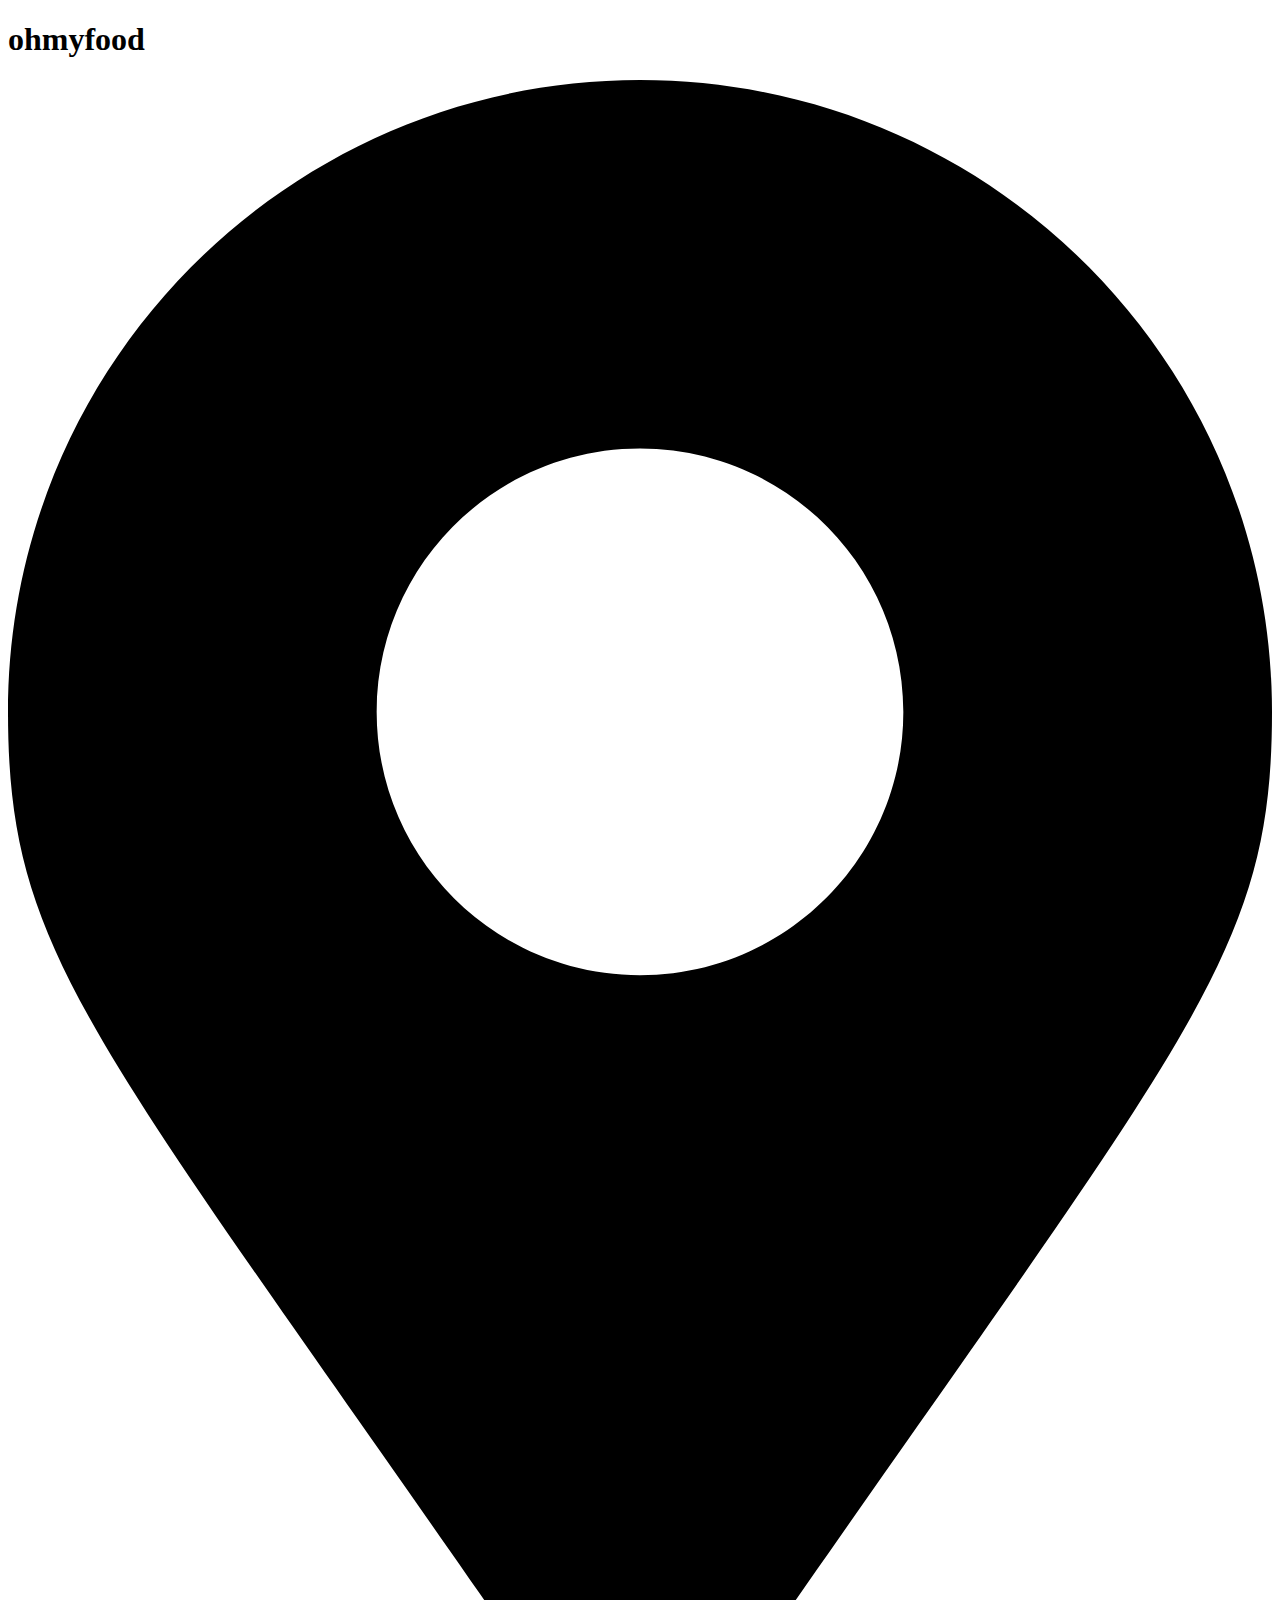
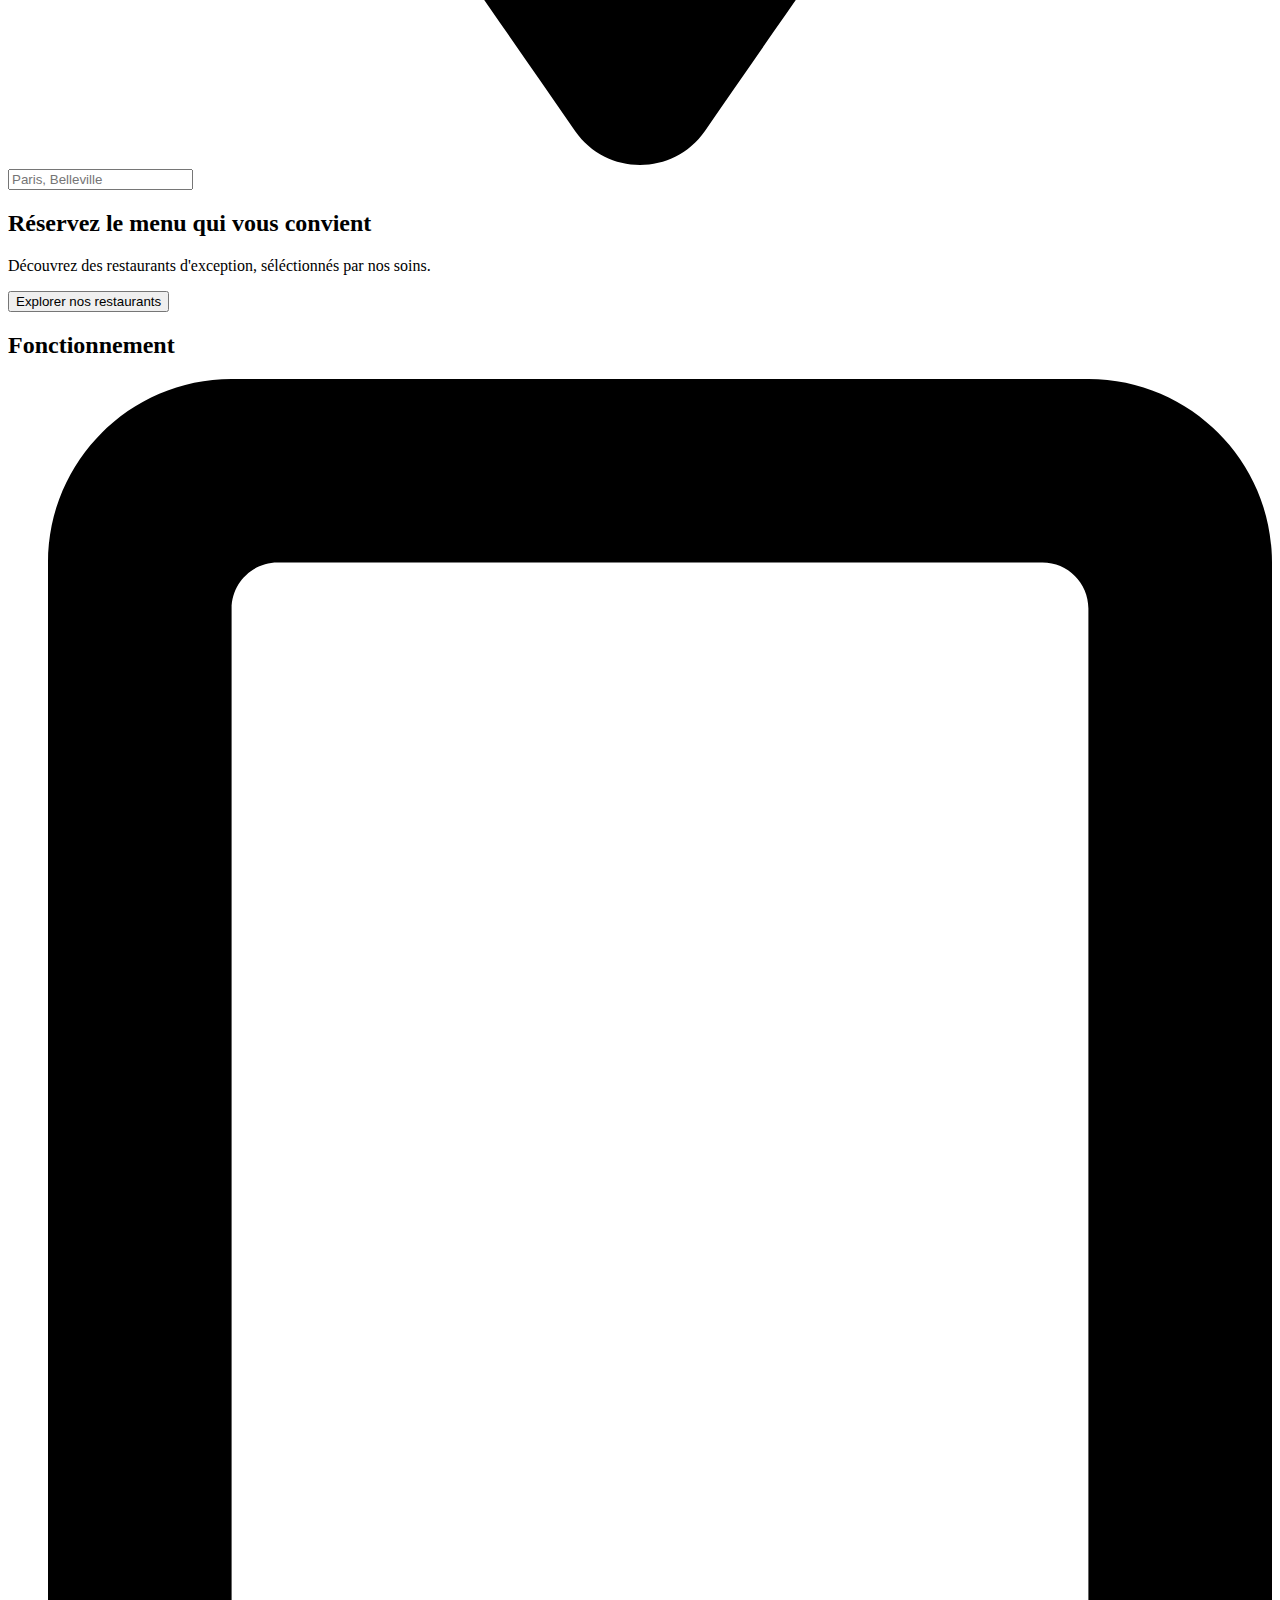
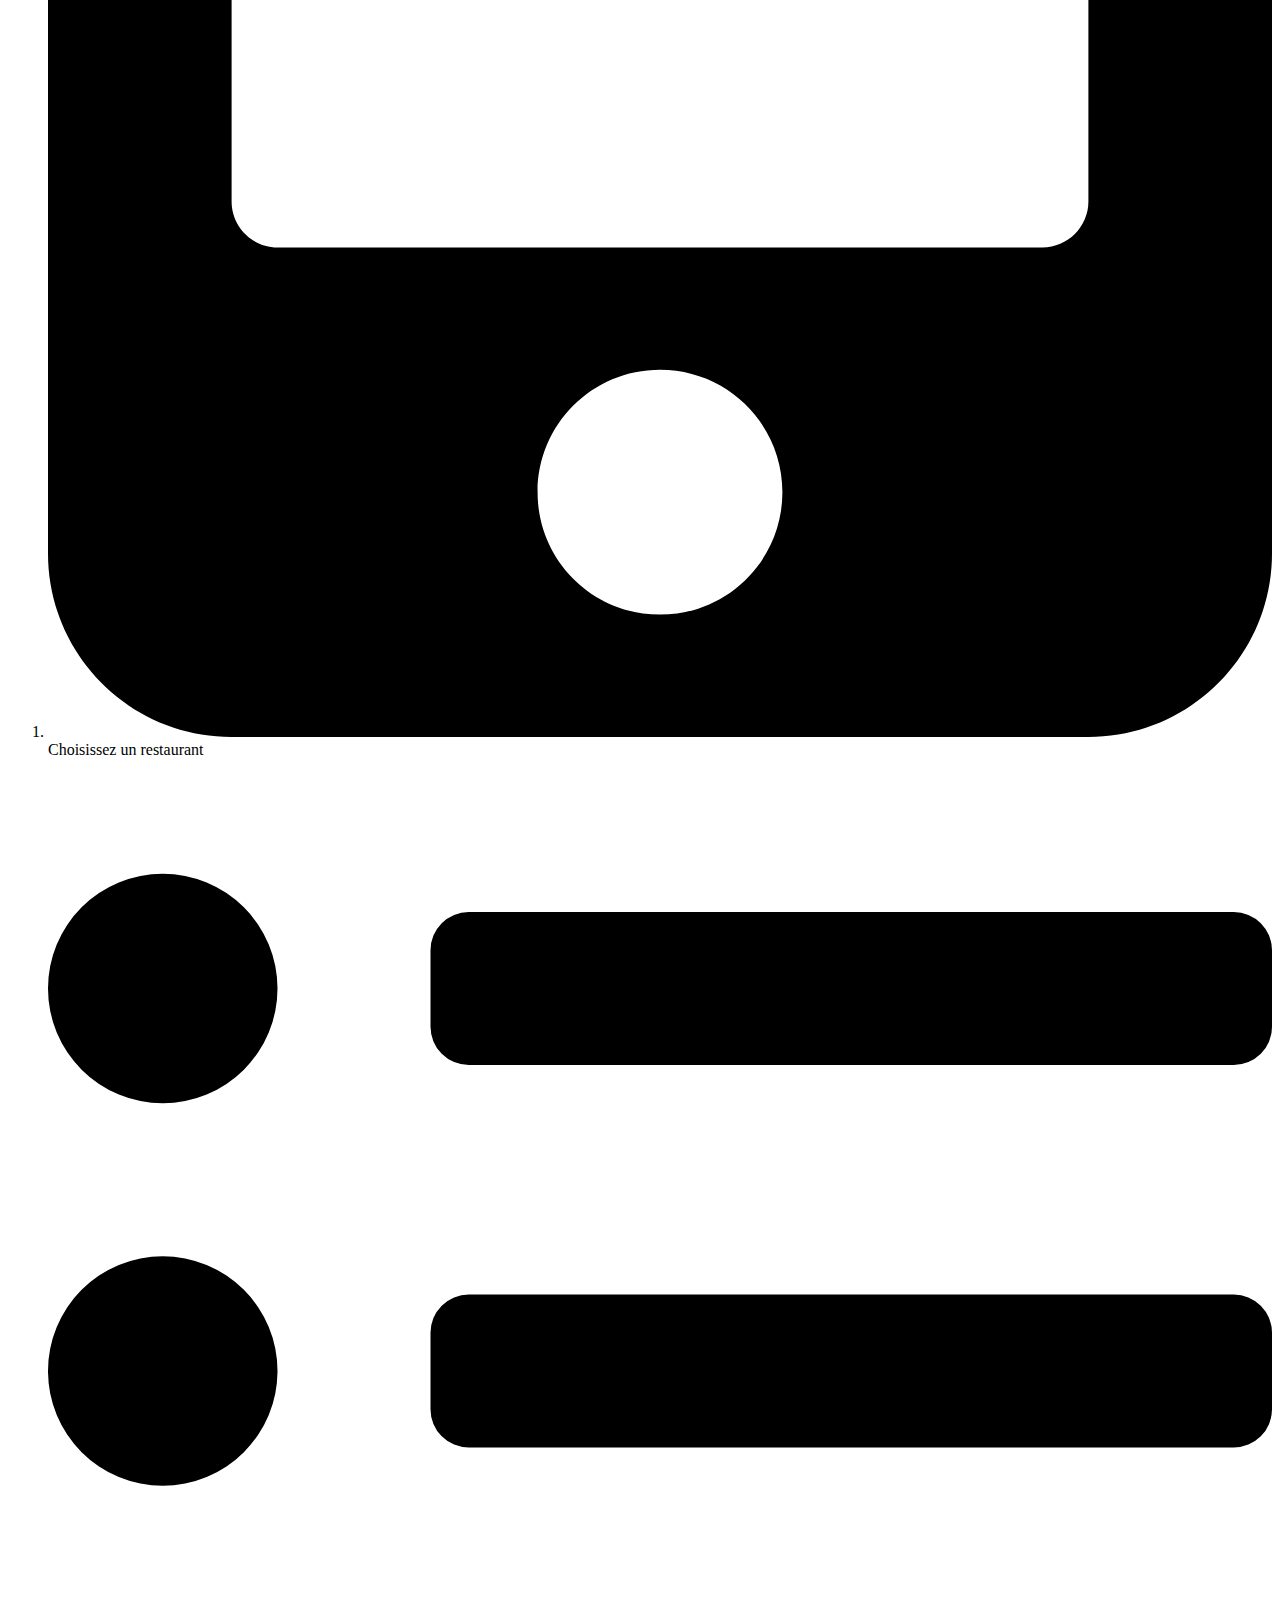
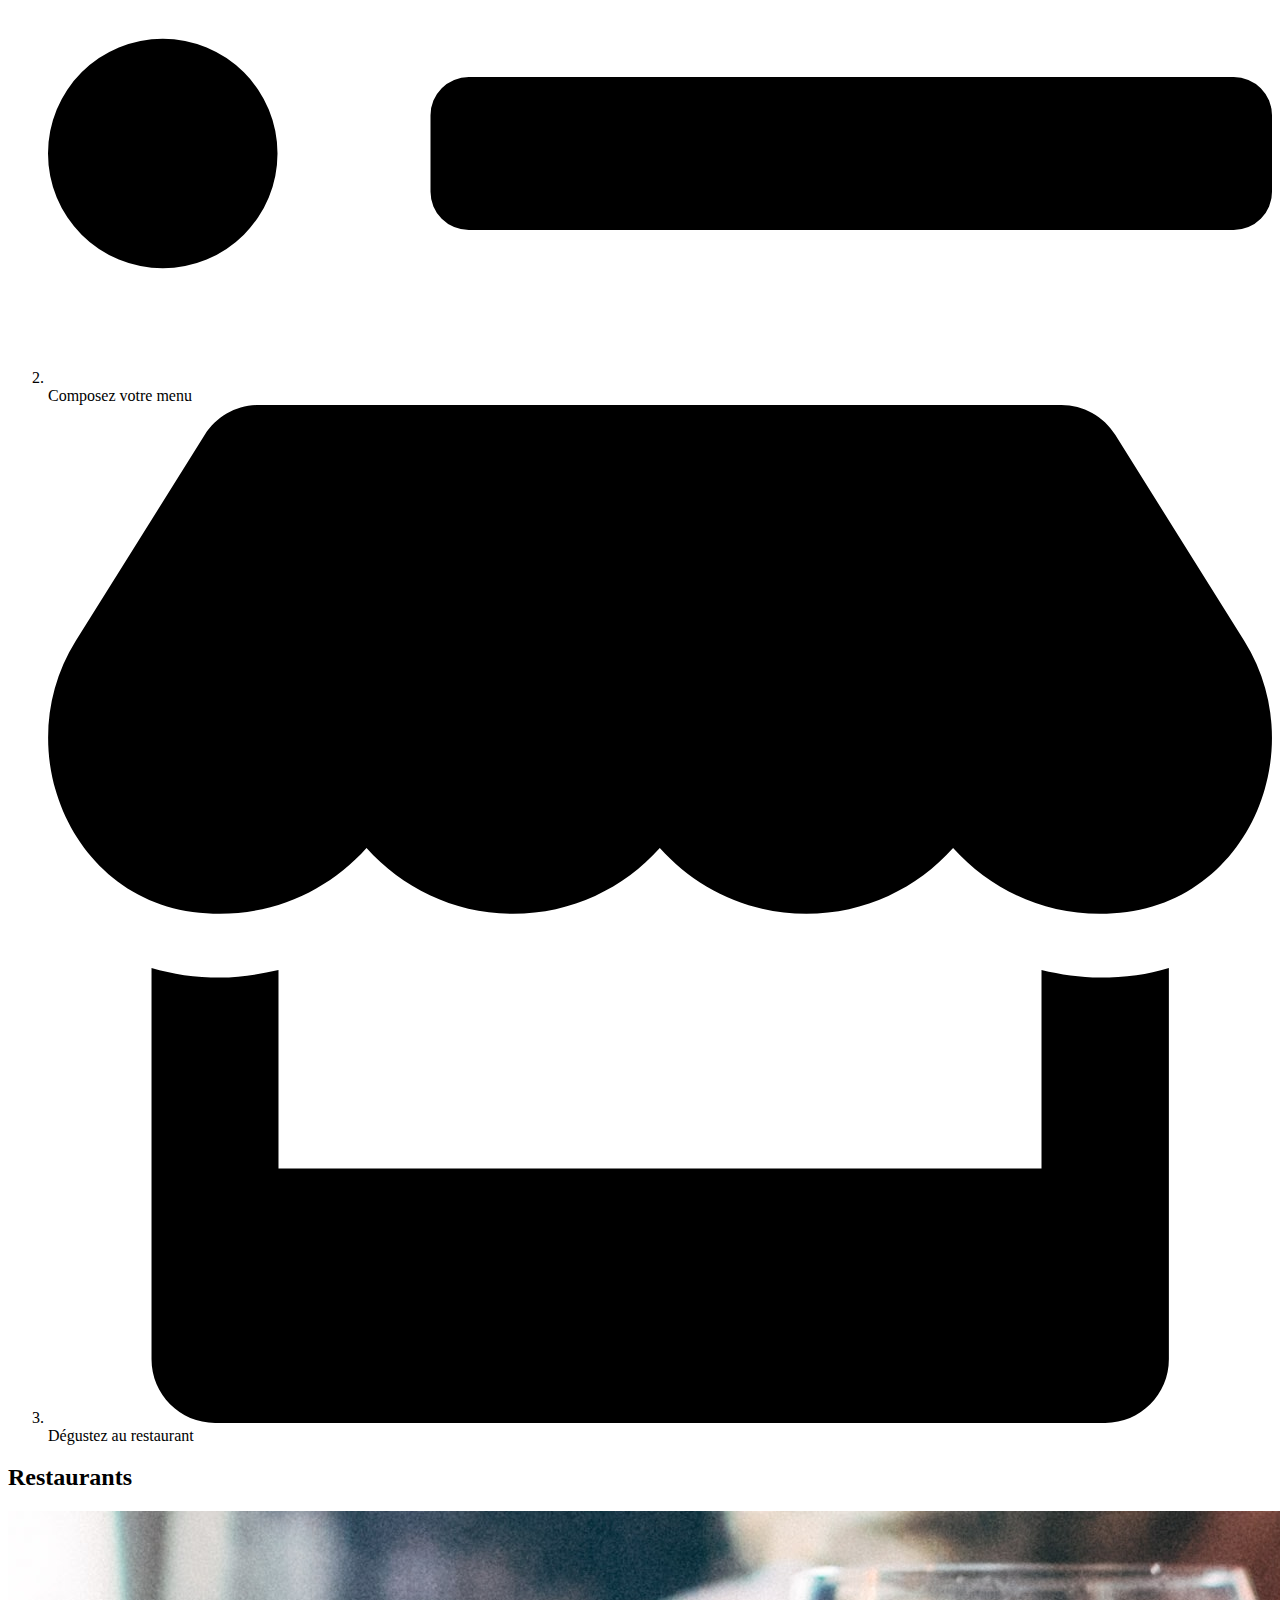
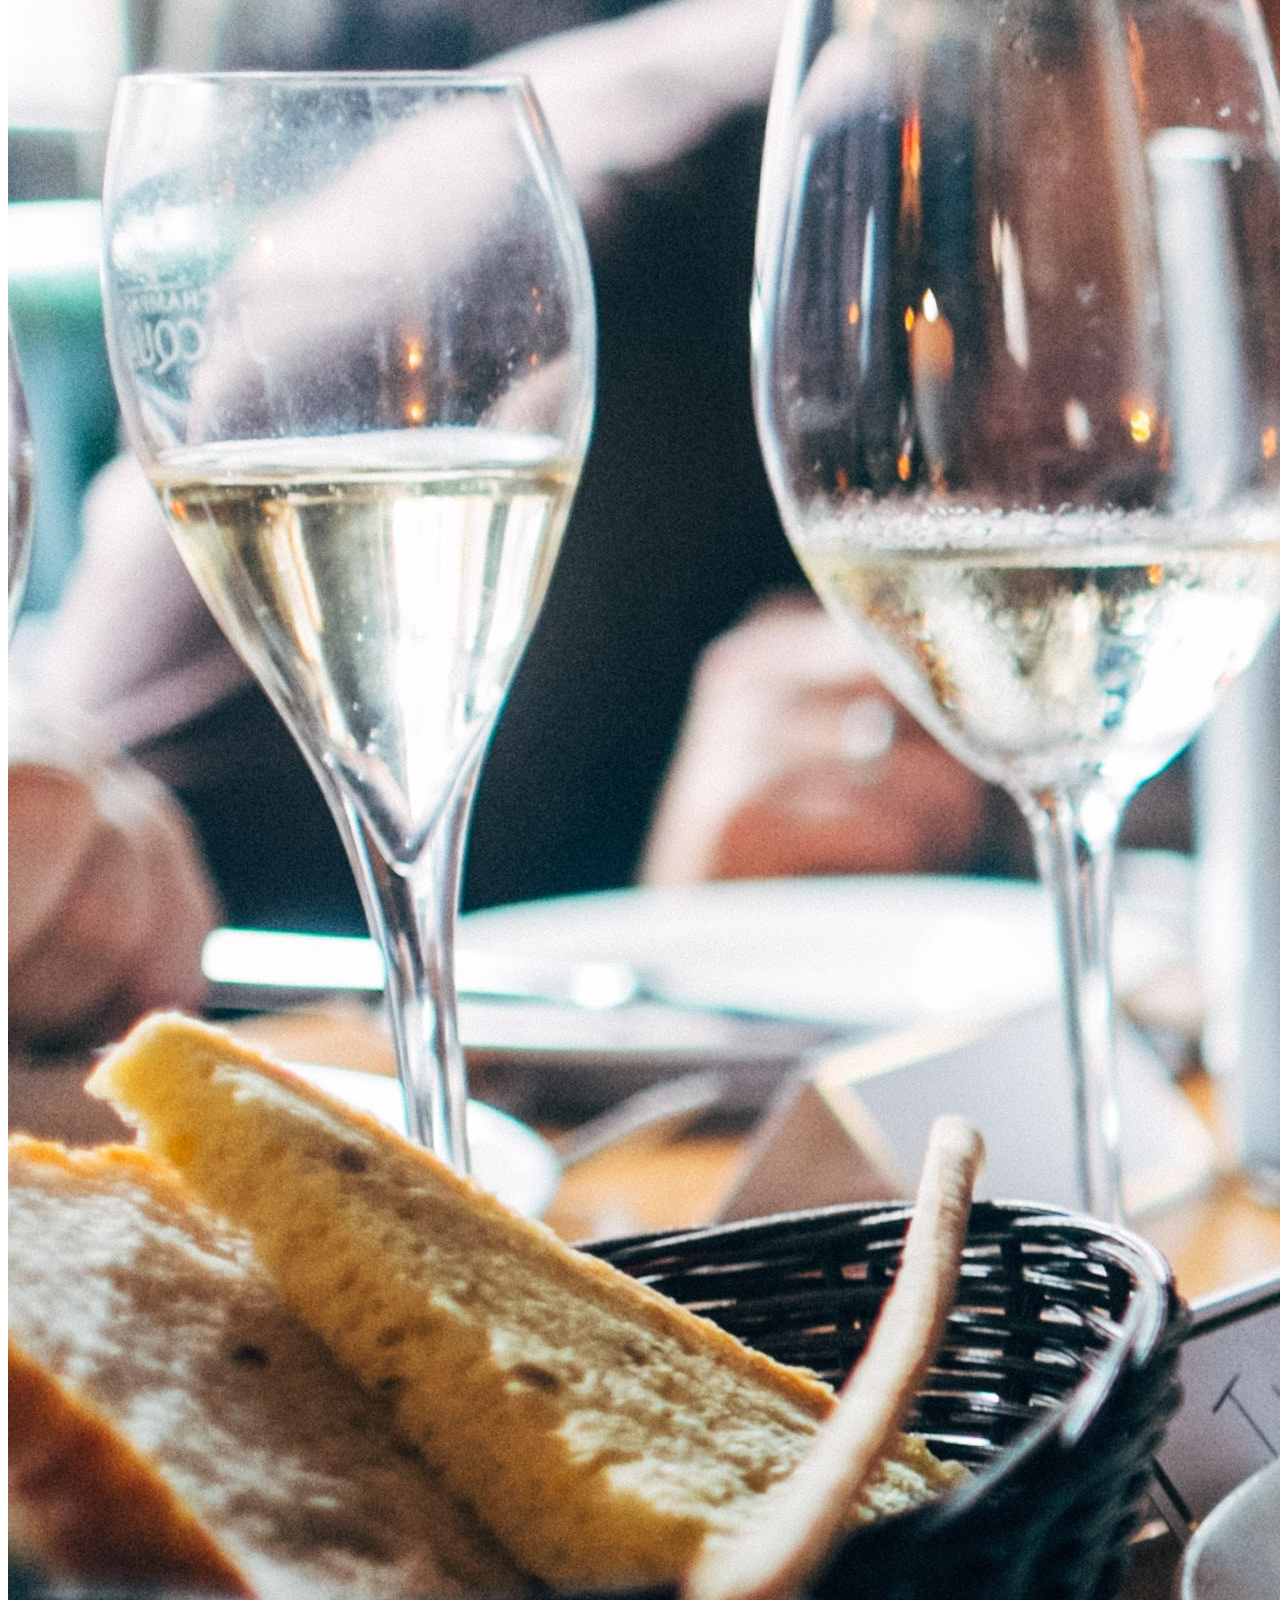
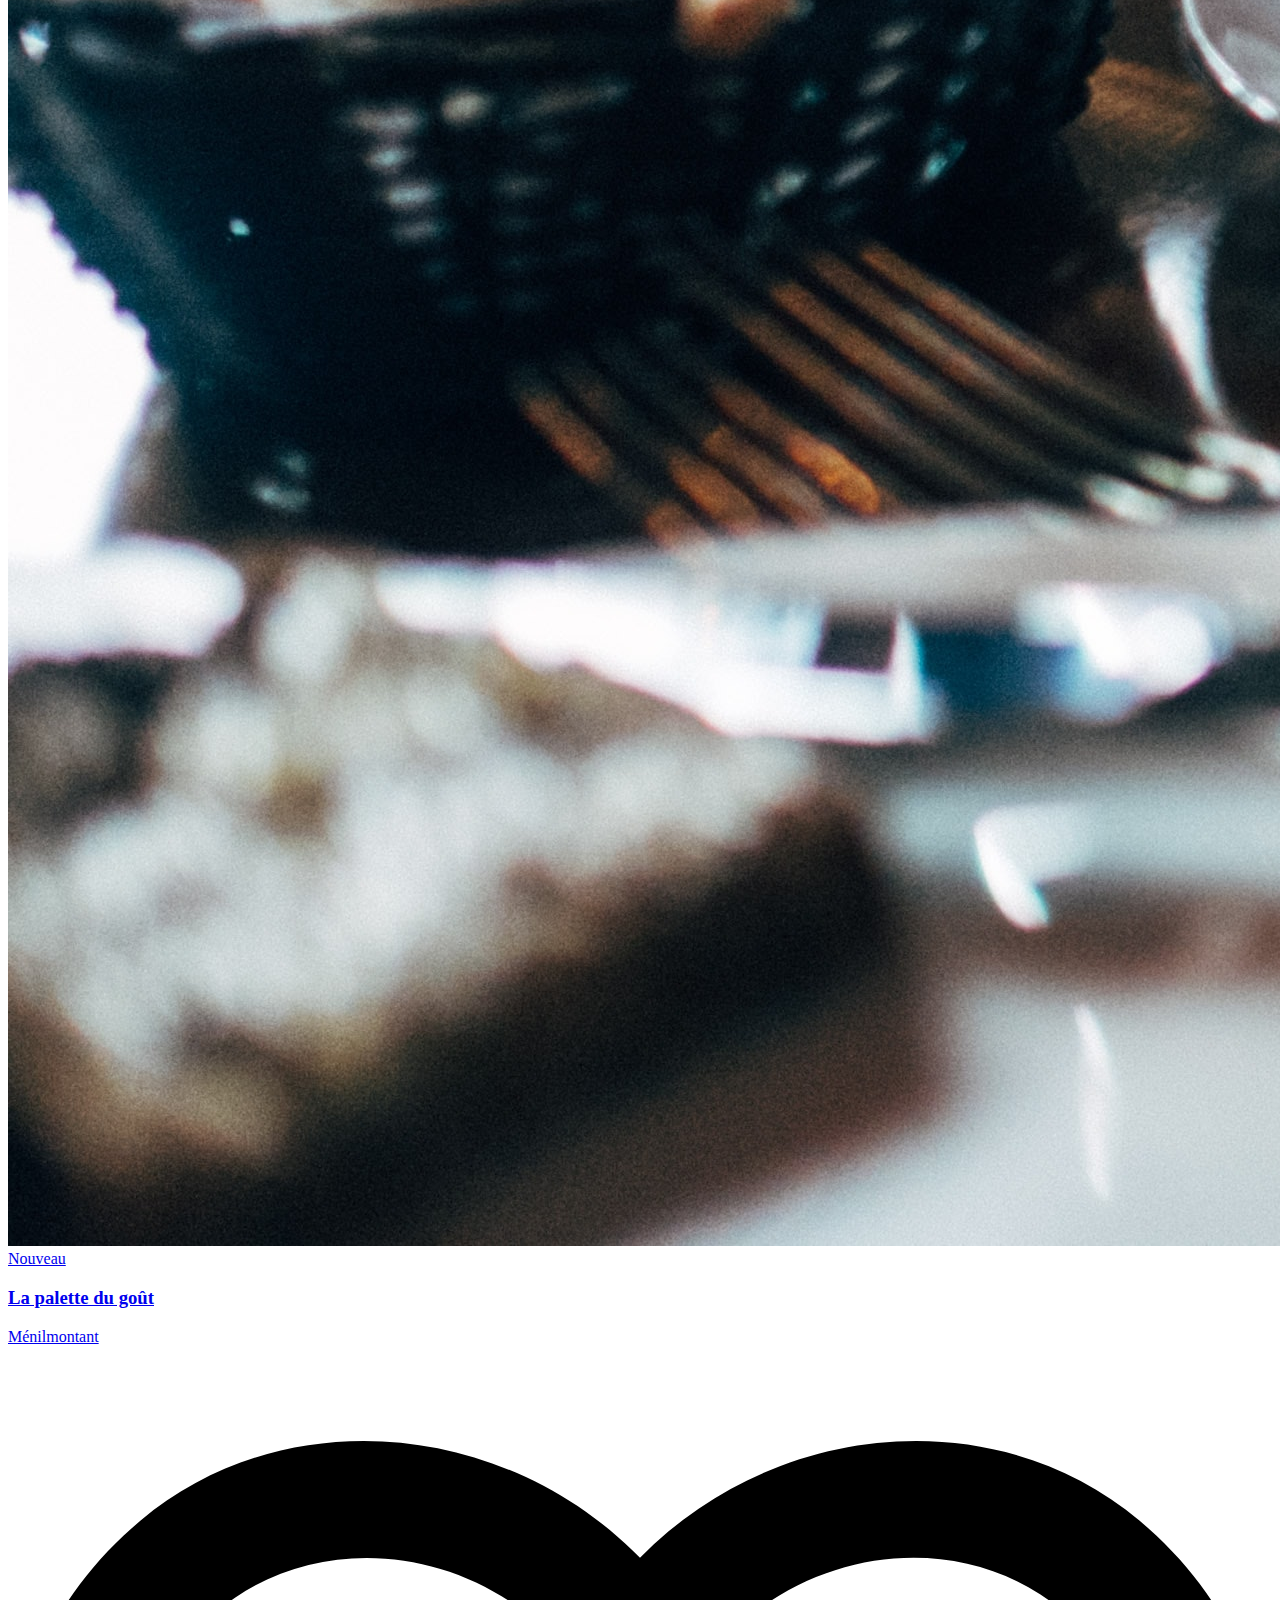
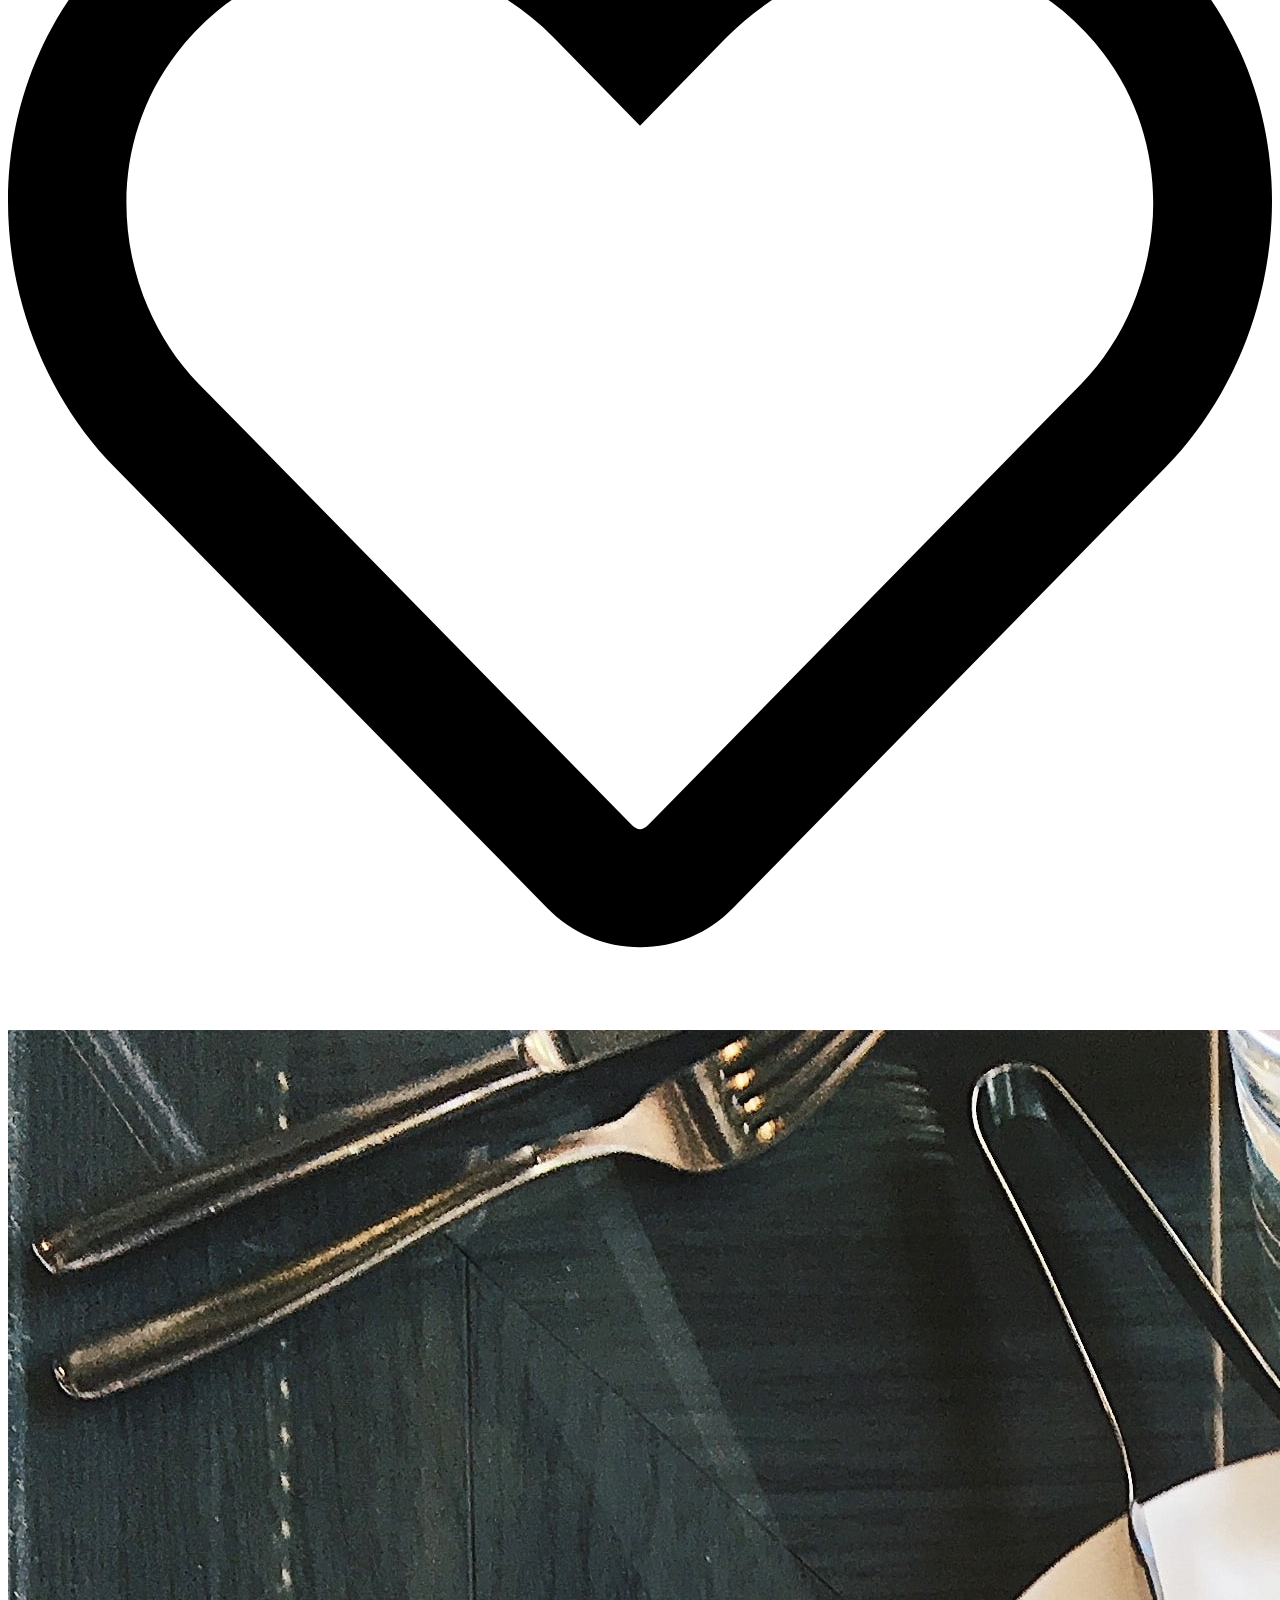
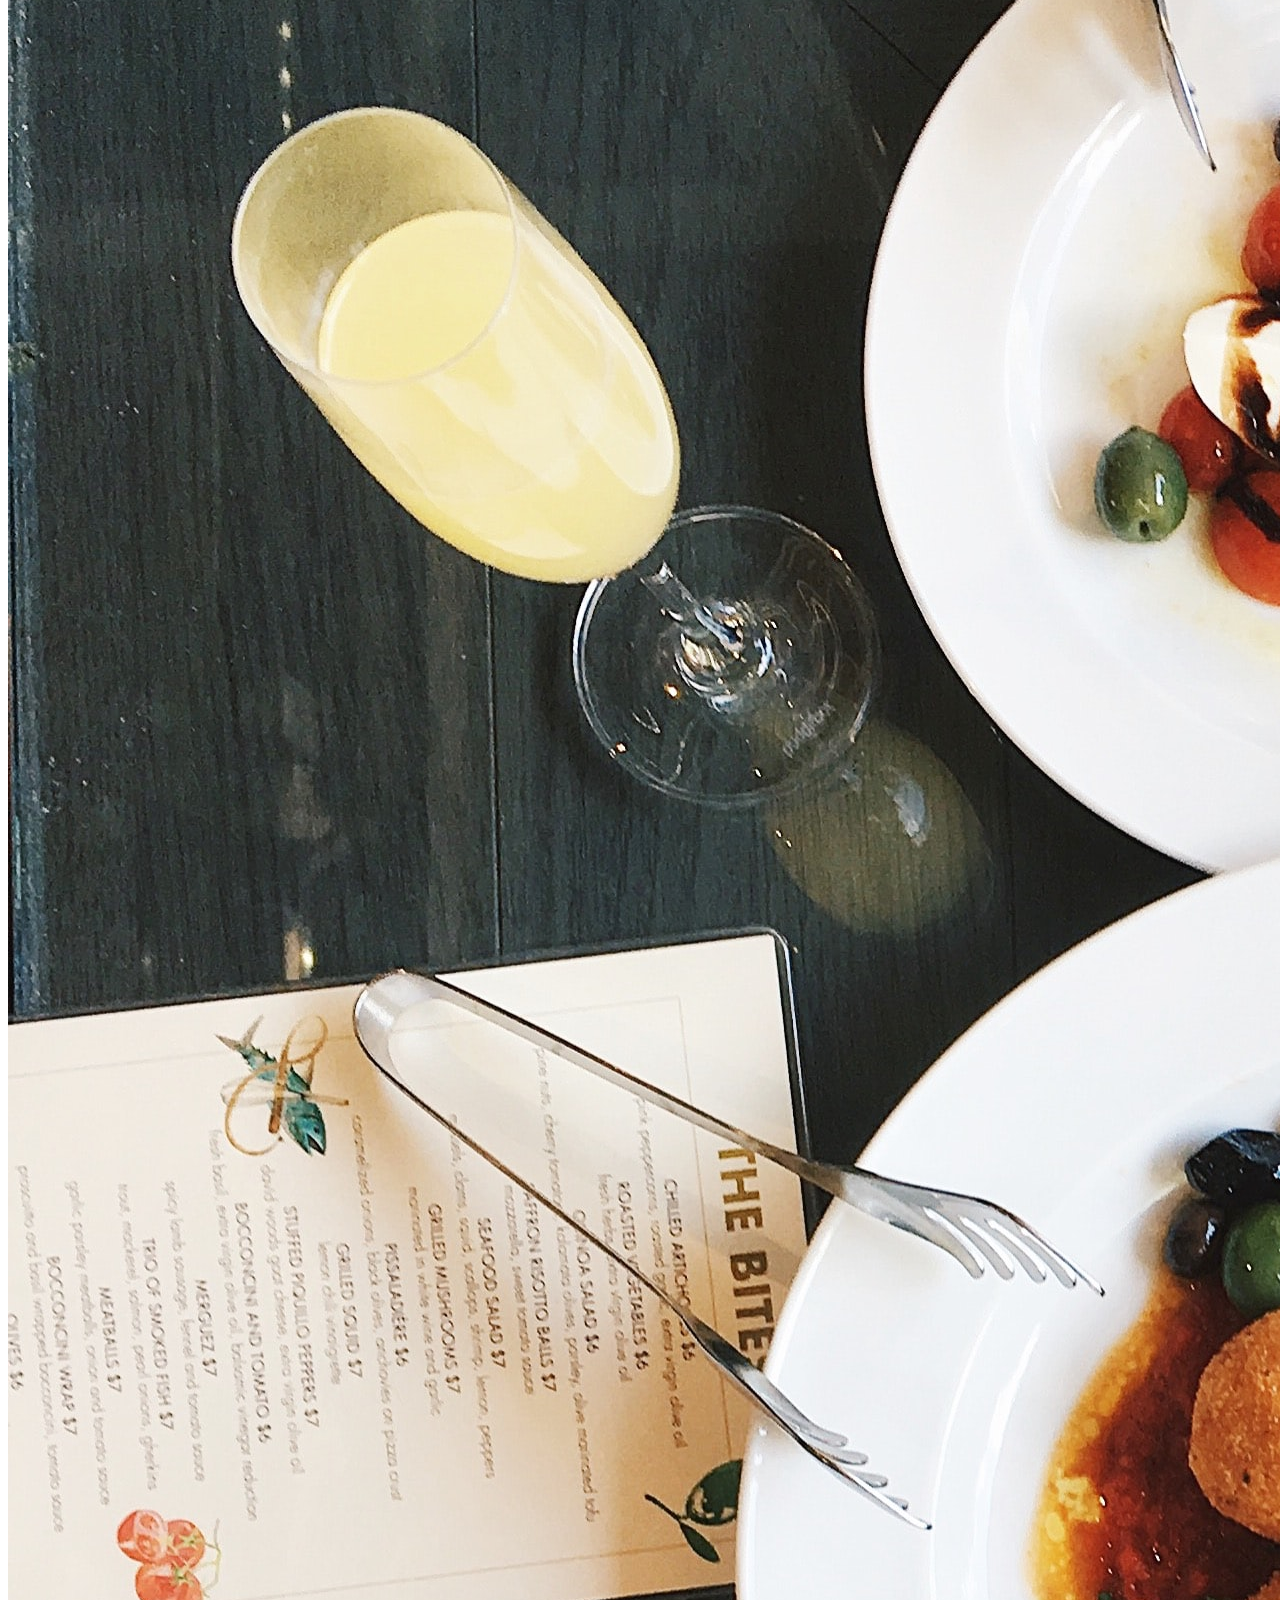
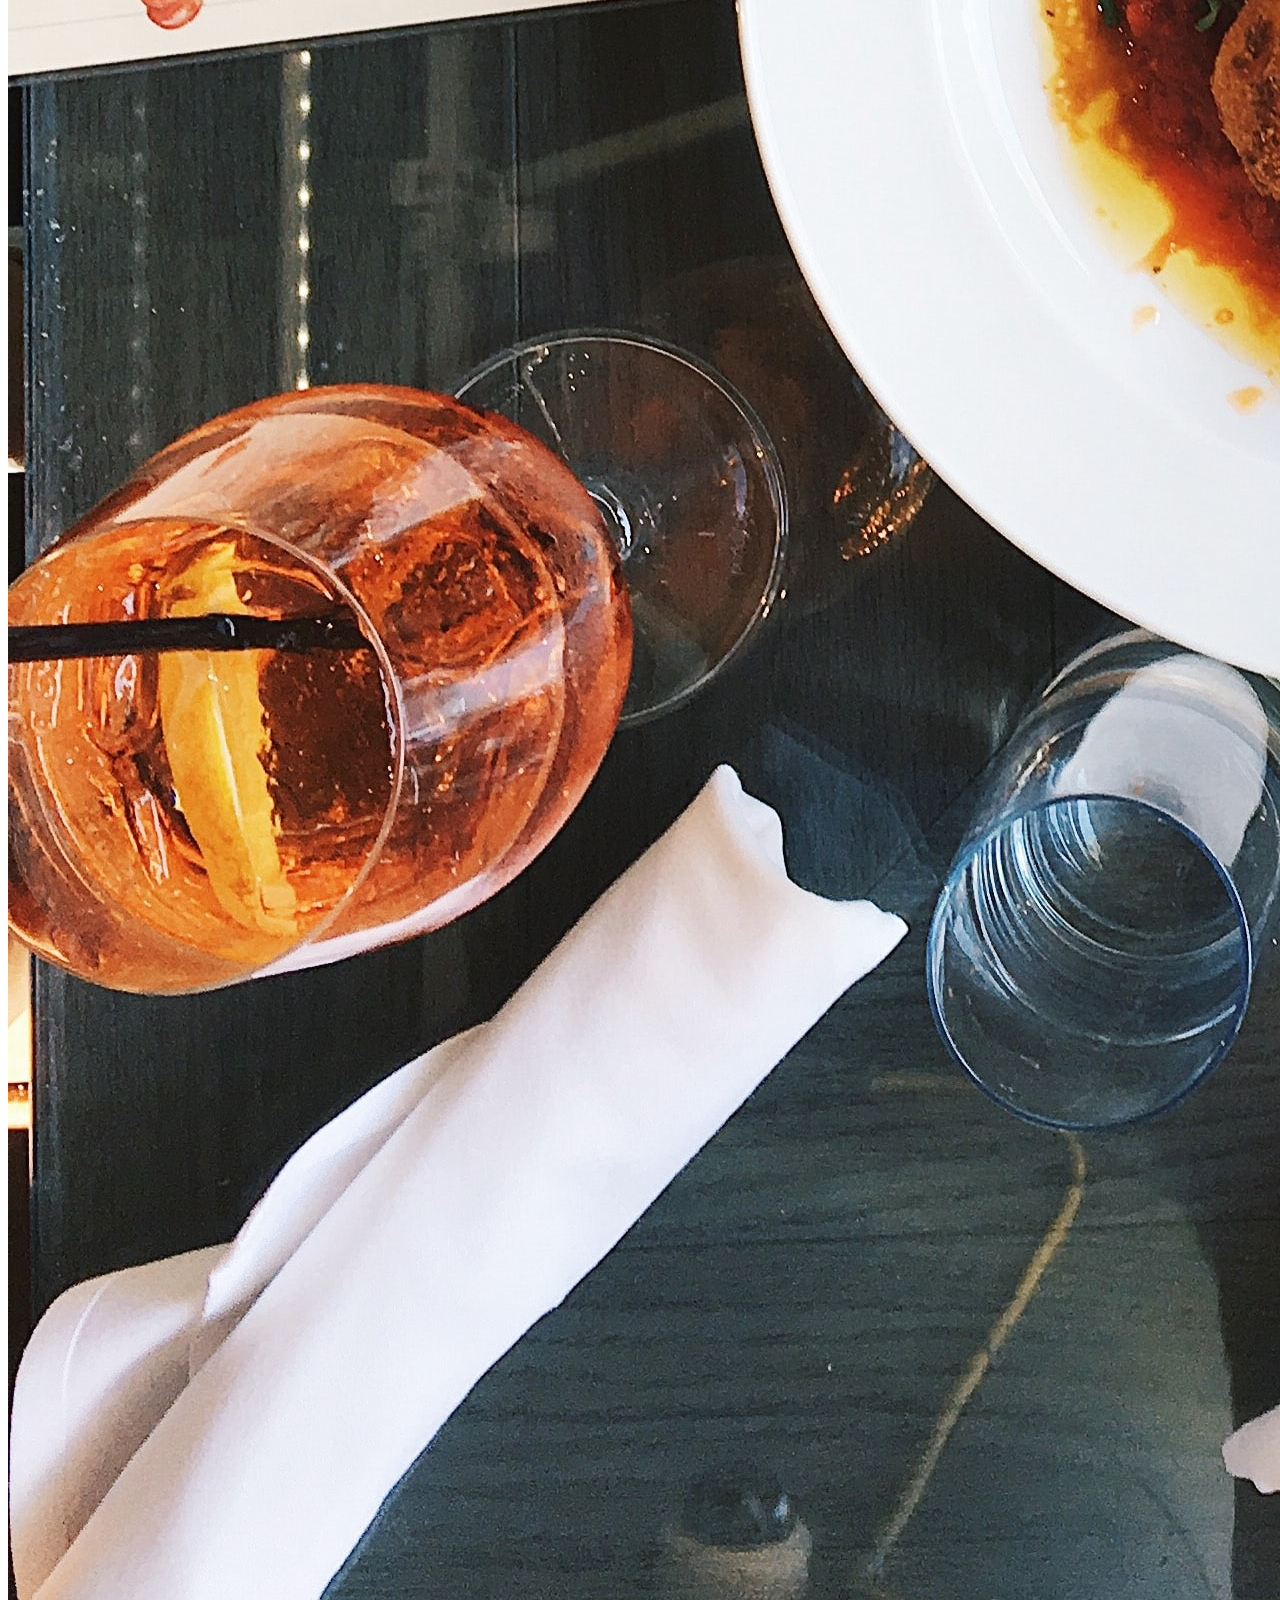
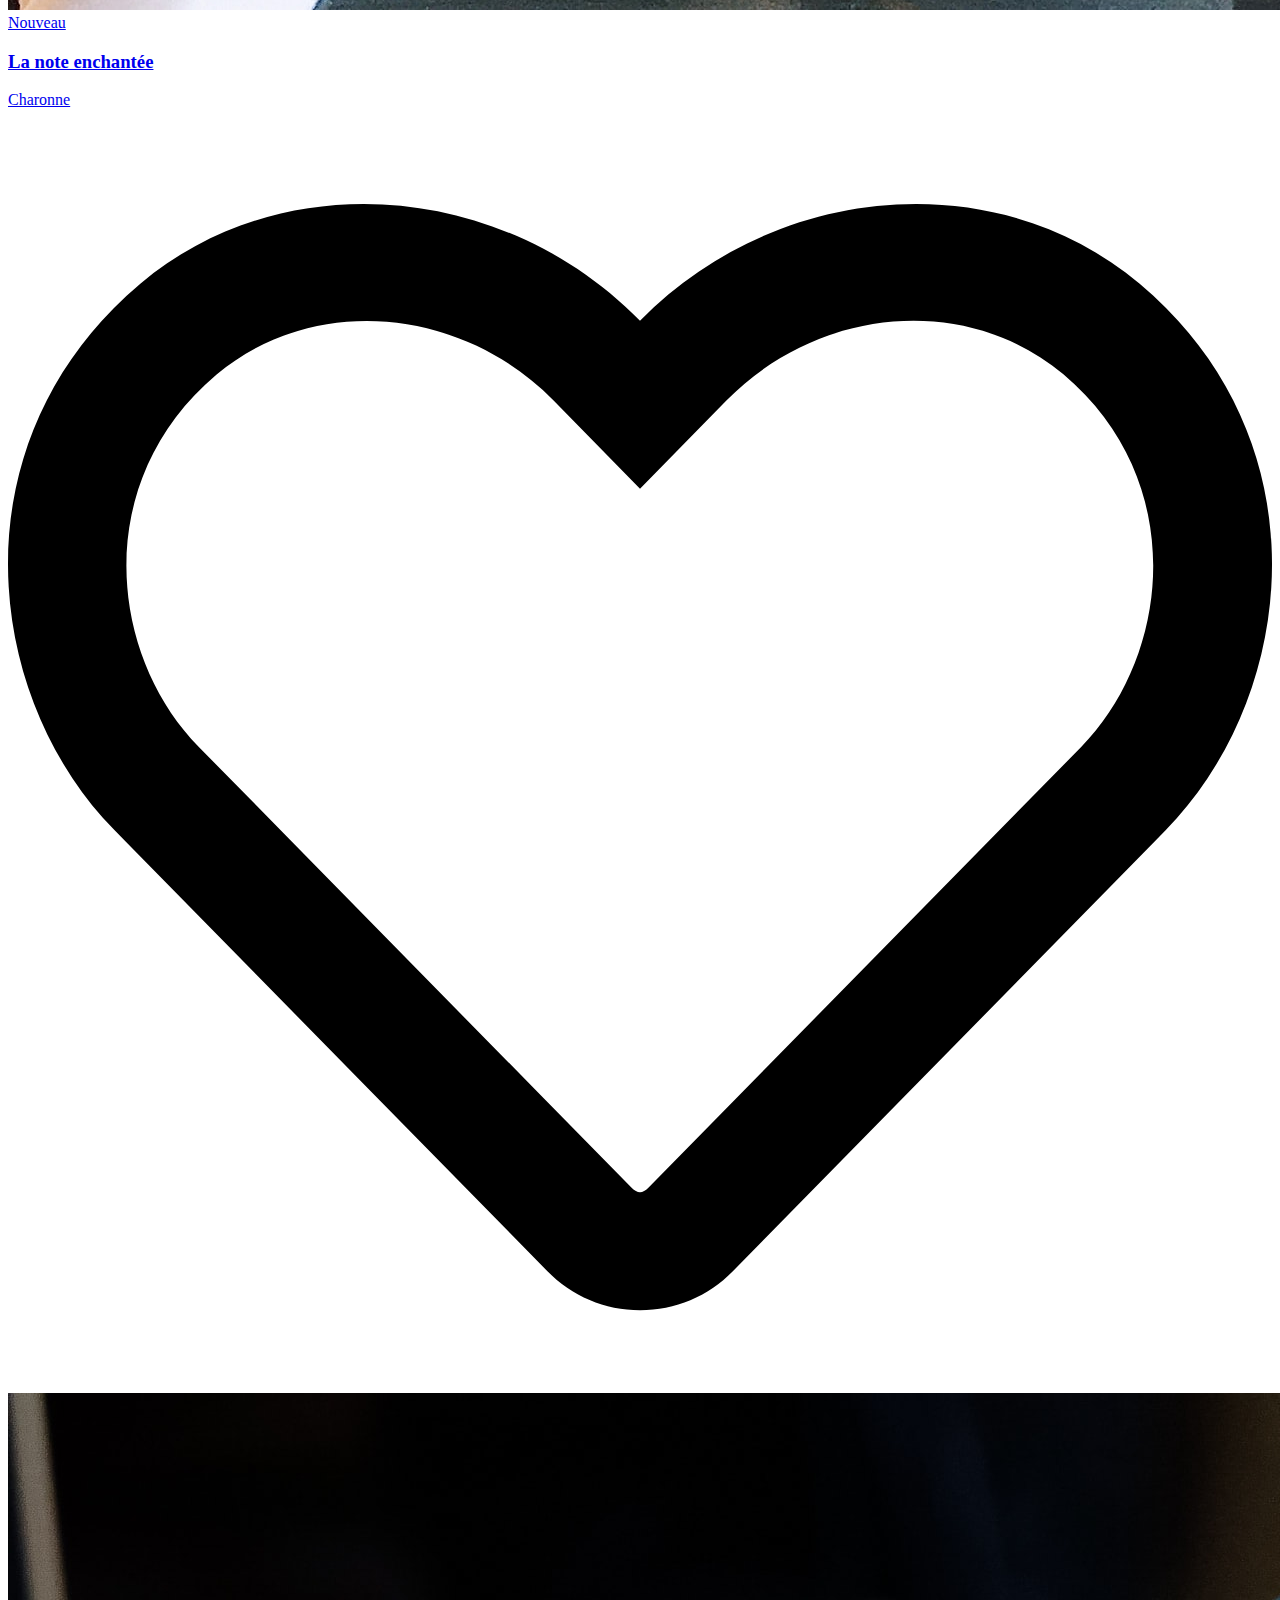
==== index.html @ 1693bb31 "rename home to index.html and update links" ====
<!DOCTYPE html>
<html lang="fr">
    <head>
        <meta charset="utf-8"/>
        <meta name="viewport" content="width=device-width, initial-scale=1"/>
        <title>ohmyfood</title>
        <link rel="stylesheet" href="css/style.css"/>
    </head>
    <body>
        <header class="headerhome">
            <h1>ohmyfood</h1>
        </header>
        <main>
            <section class="localisation">
                <form class="research">
                    <img class="research__icon icon" src="icons/map-marker-alt-solid.svg" alt="icon localisation">
                    <input class="research__input" type="search" placeholder="Paris, Belleville">
                </form>
                <div class="research-sublevel">
                    <h2 class="research-sublevel__title">Réservez le menu qui vous convient</h2>
                    <p class="research-sublevel__subtitle">Découvrez des restaurants d'exception, séléctionnés par nos soins.</p>
                    <button class="research-sublevel__btn">Explorer nos restaurants</button>
                </div>
            </section>
            <section class="operating">
                <h2 class="operating__title">Fonctionnement</h2>
                <ol class="list-steps">
                    <li class="list-steps__item">
                        <img class="icon operating__icon" src="icons/mobile-alt-solid.svg" alt="icon smartphone">
                        <span>Choisissez un restaurant</span>
                    </li>
                    <li class="list-steps__item">
                        <img class="icon operating__icon"  src="icons/list-ul-solid.svg" alt="icon list">
                        <span>Composez votre menu</span>
                    </li>
                    <li class="list-steps__item">
                        <img class="icon operating__icon"  src="icons/store-solid.svg" alt="icon store">
                        <span>Dégustez au restaurant</span>
                    </li>
                </ol>
            </section>
            <section class="restaurants">
                <h2 class="title2">Restaurants</h2>
                <div class="container-restaurants">
                    <a class="container-restaurants__card" href="restaurants/la-palette-du-gout.html">
                        <div class="container-restaurants__card__img">
                            <img class="container-restaurants__card__img--format"
                                src="images/la-palette-du-gout_restaurant.jpg" 
                                alt="A table set with a dish served">
                            <span class="container-restaurants__card__img--label">Nouveau</span>
                        </div>
                        <div class="container-restaurants__card__legend">
                            <div class="container-restaurants__card__legend__name">
                                <h3 class="container-restaurants__card__legend__name--title">La palette du goût</h3>
                                <p>Ménilmontant</p>
                            </div>
                            <div class="container-restaurants__card__legend__heart">
                                <img class="icon container-restaurants__card__legend__heart--clr" 
                                    src="icons/heart-regular.svg" alt="icon like">
                            </div>
                        </div>
                    </a>
                    <a class="container-restaurants__card" href="restaurants/la-note-enchantee.html">
                        <div class="container-restaurants__card__img">
                            <img class="container-restaurants__card__img--format" 
                                src="images/la-note-enchantee_restaurant.jpg" 
                                alt="A dish seen from above">
                            <span class="container-restaurants__card__img--label">Nouveau</span>
                        </div>
                        <div class="container-restaurants__card__legend">
                            <div class="container-restaurants__card__legend__name">
                                <h3 class="container-restaurants__card__legend__name--title">La note enchantée</h3>
                                <p>Charonne</p>
                            </div>
                            <div class="container-restaurants__card__legend__heart">
                                <img class="icon container-restaurants__card__legend__heart--clr"
                                    src="icons/heart-regular.svg" alt="icon like">
                            </div>
                        </div>      
                    </a>
                    <a class="container-restaurants__card" href="restaurants/a-la-francaise.html">
                        <div class="container-restaurants__card__img">
                            <img class="container-restaurants__card__img--format"
                                src="images/a-la-francaise_restaurant.jpg" 
                                alt="Dish with eggs, vegetable and bread">                    
                        </div>
                        <div class="container-restaurants__card__legend">
                            <div class="container-restaurants__card__legend__name">
                                <h3 class="container-restaurants__card__legend__name--title">À la française</h3>
                                <p>Cité Rouge</p>
                            </div>
                            <div>
                                <img class="icon" src="icons/heart-regular.svg" alt="icon like">
                            </div>
                        </div>
                    </a>
                    <a class="container-restaurants__card" href="restaurants/le-delice-des-sens.html">
                        <div class="container-restaurants__card__img">
                            <img class="container-restaurants__card__img--format"
                                src="images/le-delice-des-sens_restaurant.jpg" 
                                alt="A dish served on a rectangular plate">
                        </div>
                        <div class="container-restaurants__card__legend">
                            <div class="container-restaurants__card__legend__name">
                                <h3 class="container-restaurants__card__legend__name--title">Le délice des sens</h3>
                                <p>Folie-Méricourt</p>
                            </div>
                            <div class="container-restaurants__card__legend__heart">
                                <img class="icon container-restaurants__card__legend__heart--clr" src="icons/heart-regular.svg" alt="icon like">
                            </div>
                        </div>
                    </a>
                </div>
            </section>
        </main>
        <footer>
            <h4>ohmyfood</h4>
            <ul class="listfooter">
                <li class="listfooter__item">
                    <a class="linkfooter" href="">
                        <img class="linkfooter__icon" src="icons/utensils-solid.svg" 
                            alt="icon cutlery">Proposer un restaurant</a>
                </li>
                <li class="listfooter__item">
                    <a class="linkfooter" href="">
                        <img class="linkfooter__icon" src="icons/hands-helping-solid.svg" 
                            alt="icon handshake">Devenir partenaire</a>
                </li>
                <li class="listfooter__item">
                    <a class="linkfooter" href="">Mentions légales</a>
                </li>
                <li class="listfooter__item">
                    <a class="linkfooter" href="mailto:contact@ohmyfood.com">Contact</a>
                </li>
            </ul>
        </footer>
    </body>
</html>
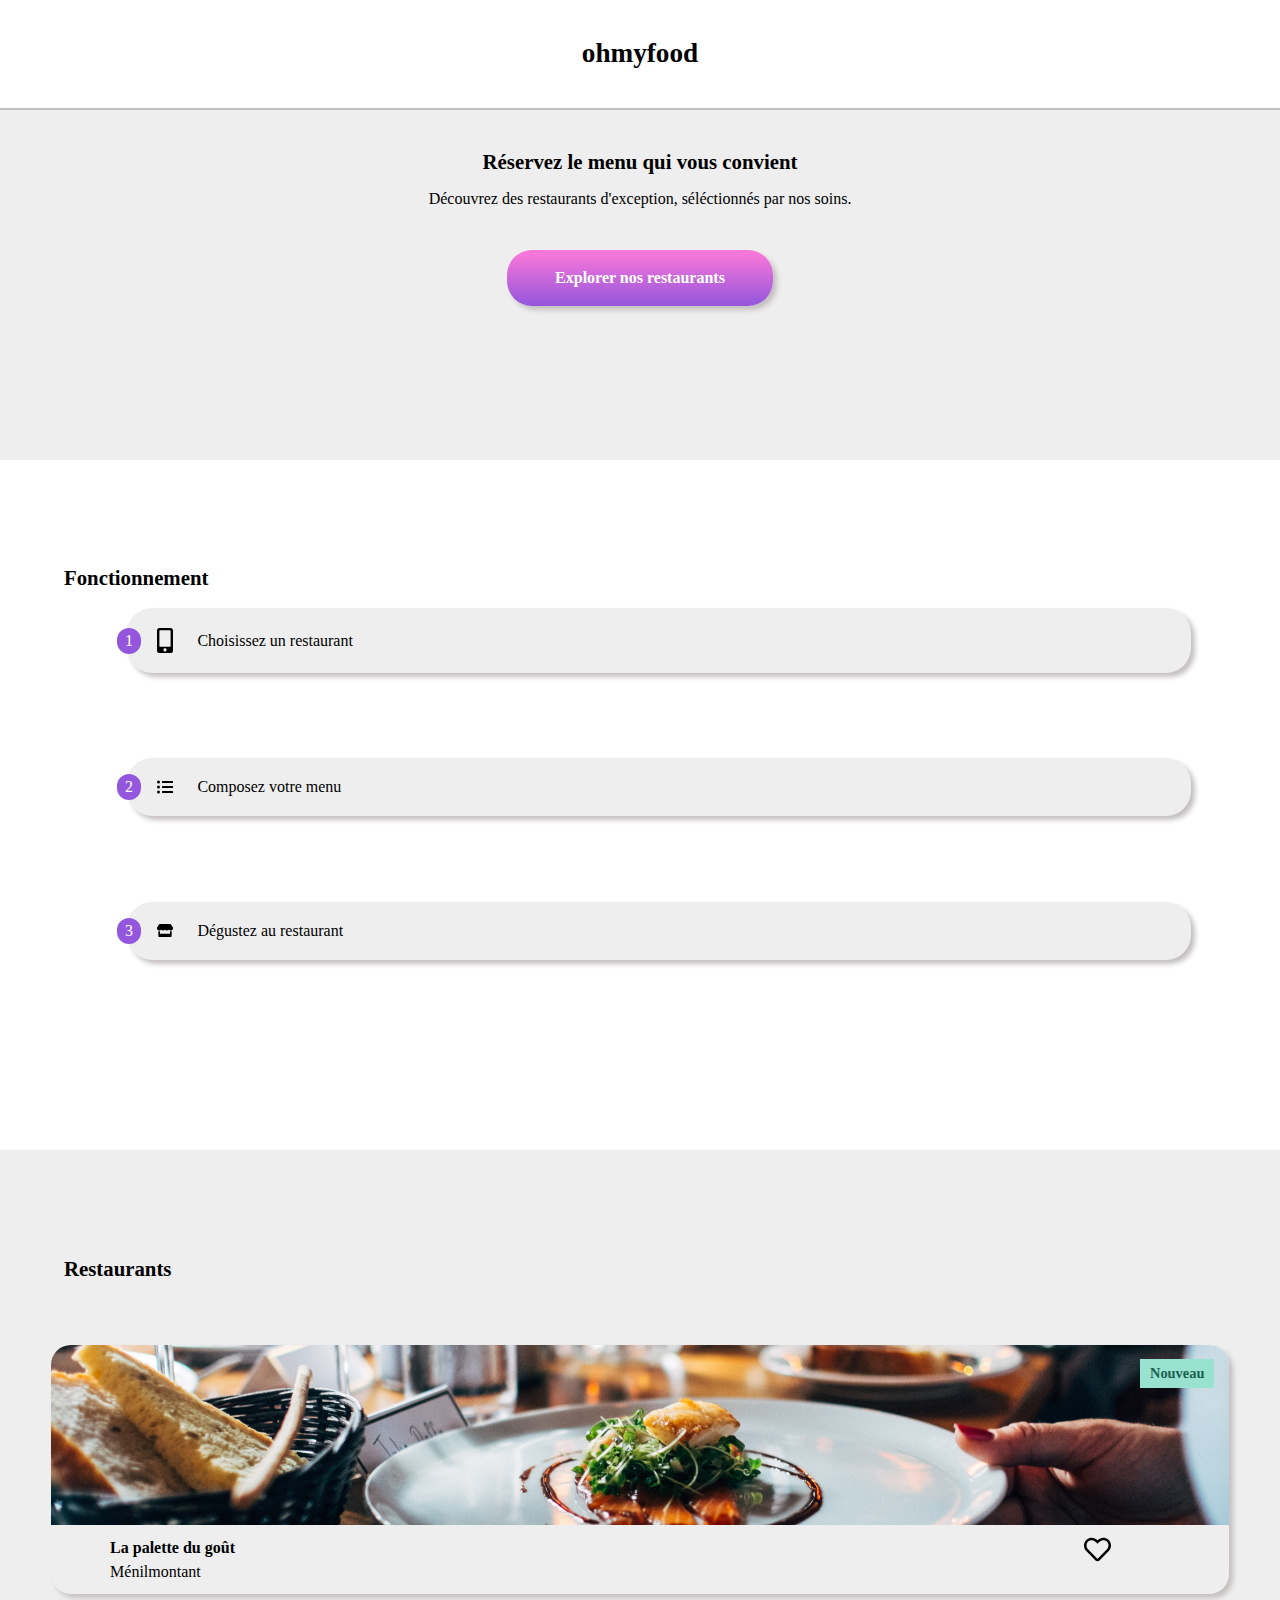
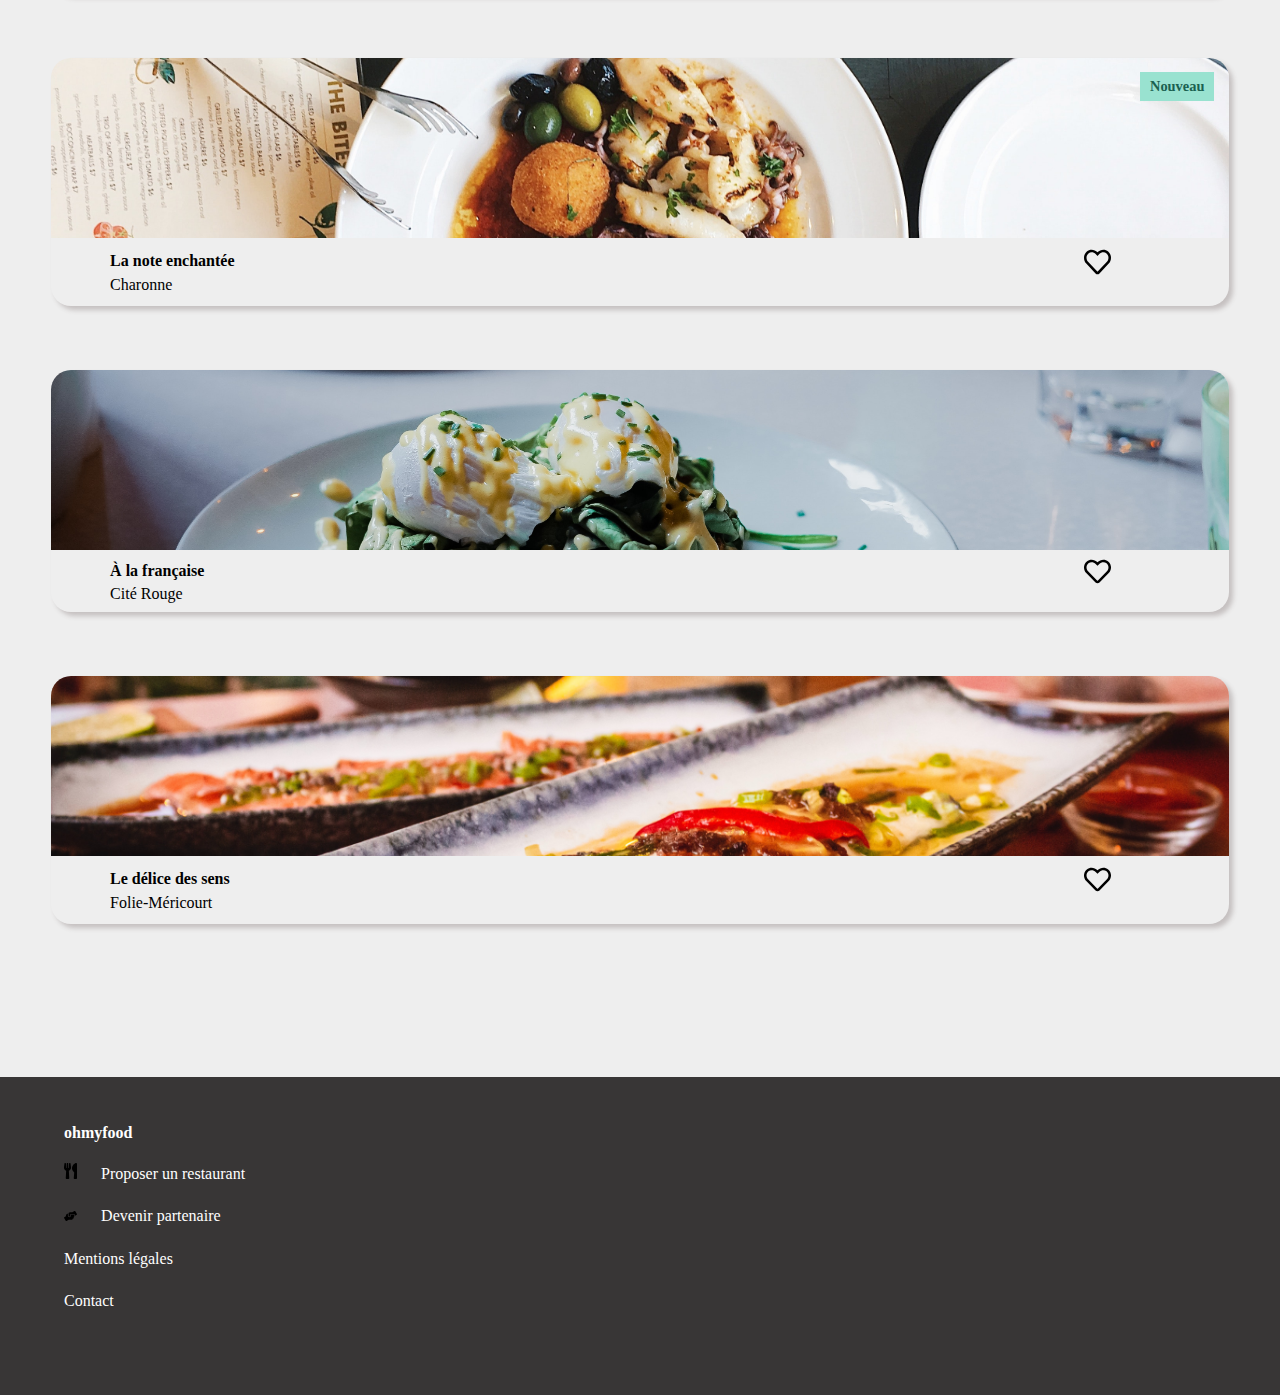
==== commit ce706918: "Mobile version (html+css)" ====
--- a/index.html
+++ b/index.html
@@ -7,7 +7,7 @@
         <link rel="stylesheet" href="css/style.css"/>
     </head>
     <body>
-        <header class="headerhome">
+        <header class="hdrmain">
             <h1>ohmyfood</h1>
         </header>
         <main>
@@ -19,7 +19,7 @@
                 <div class="research-sublevel">
                     <h2 class="research-sublevel__title">Réservez le menu qui vous convient</h2>
                     <p class="research-sublevel__subtitle">Découvrez des restaurants d'exception, séléctionnés par nos soins.</p>
-                    <button class="research-sublevel__btn">Explorer nos restaurants</button>
+                    <a href="#restaurants" class="research-sublevel__btn">Explorer nos restaurants</a>
                 </div>
             </section>
             <section class="operating">
@@ -39,20 +39,20 @@
                     </li>
                 </ol>
             </section>
-            <section class="restaurants">
-                <h2 class="title2">Restaurants</h2>
+            <section class="restaurants" id="restaurants" >
+                <h2 class="restaurants__title">Restaurants</h2>
                 <div class="container-restaurants">
                     <a class="container-restaurants__card" href="restaurants/la-palette-du-gout.html">
                         <div class="container-restaurants__card__img">
                             <img class="container-restaurants__card__img--format"
                                 src="images/la-palette-du-gout_restaurant.jpg" 
                                 alt="A table set with a dish served">
-                            <span class="container-restaurants__card__img--label">Nouveau</span>
+                                <span class="container-restaurants__card__img--label">Nouveau</span> 
                         </div>
                         <div class="container-restaurants__card__legend">
                             <div class="container-restaurants__card__legend__name">
                                 <h3 class="container-restaurants__card__legend__name--title">La palette du goût</h3>
-                                <p>Ménilmontant</p>
+                                <p class="container-restaurants__card__legend__name--adress">Ménilmontant</p>
                             </div>
                             <div class="container-restaurants__card__legend__heart">
                                 <img class="icon container-restaurants__card__legend__heart--clr" 
@@ -70,7 +70,7 @@
                         <div class="container-restaurants__card__legend">
                             <div class="container-restaurants__card__legend__name">
                                 <h3 class="container-restaurants__card__legend__name--title">La note enchantée</h3>
-                                <p>Charonne</p>
+                                <p class="container-restaurants__card__legend__name--adress">Charonne</p>
                             </div>
                             <div class="container-restaurants__card__legend__heart">
                                 <img class="icon container-restaurants__card__legend__heart--clr"
@@ -87,10 +87,11 @@
                         <div class="container-restaurants__card__legend">
                             <div class="container-restaurants__card__legend__name">
                                 <h3 class="container-restaurants__card__legend__name--title">À la française</h3>
-                                <p>Cité Rouge</p>
+                                <p class="container-restaurants__card__legend__name--adress">Cité Rouge</p>
                             </div>
-                            <div>
-                                <img class="icon" src="icons/heart-regular.svg" alt="icon like">
+                            <div  class="container-restaurants__card__legend__heart">
+                                <img class="icon container-restaurants__card__legend__heart--clr" 
+                                    src="icons/heart-regular.svg" alt="icon like">
                             </div>
                         </div>
                     </a>
@@ -103,10 +104,11 @@
                         <div class="container-restaurants__card__legend">
                             <div class="container-restaurants__card__legend__name">
                                 <h3 class="container-restaurants__card__legend__name--title">Le délice des sens</h3>
-                                <p>Folie-Méricourt</p>
+                                <p class="container-restaurants__card__legend__name--adress">Folie-Méricourt</p>
                             </div>
                             <div class="container-restaurants__card__legend__heart">
-                                <img class="icon container-restaurants__card__legend__heart--clr" src="icons/heart-regular.svg" alt="icon like">
+                                <img class="icon container-restaurants__card__legend__heart--clr" 
+                                    src="icons/heart-regular.svg" alt="icon like">
                             </div>
                         </div>
                     </a>
--- a/css/style.css
+++ b/css/style.css
@@ -0,0 +1,412 @@
+@charset "UTF-8";
+/* Colors */
+@font-face {
+  font-family: "Roboto-Regular";
+  src: url("../font/Roboto-Regular.ttf") format("truetype");
+}
+
+@font-face {
+  font-family: "Shrikhand-Regular";
+  src: url("../font/Shrikhand-Regular.ttf") format("truetype");
+}
+
+.icon {
+  width: 0.7rem;
+}
+
+body {
+  font-family: Roboto-Regular;
+  margin: 0;
+}
+
+h1 {
+  font-family: Shrikhand-Regular;
+  font-size: 1.7rem;
+  text-align: center;
+  margin: 0;
+}
+
+h2 {
+  font-size: 1.3rem;
+  padding-left: 5%;
+}
+
+.research {
+  background-color: #e6e6e6;
+  display: flex;
+  justify-content: center;
+  align-items: center;
+  padding: 1em 0 1.5em 0;
+}
+
+.research__icon {
+  margin-right: 3%;
+}
+
+.research__input {
+  font-weight: bold;
+  background-color: #e6e6e6;
+  border-style: none;
+  padding-top: 1%;
+  width: 35%;
+  max-width: 140px;
+}
+
+footer {
+  background-color: #383636;
+  padding: 2% 0 0 5%;
+  color: white;
+}
+
+footer h4 {
+  font-family: Shrikhand-Regular;
+  font-size: 1rem;
+}
+
+.listfooter {
+  list-style: none;
+  padding-left: 0;
+  padding-bottom: 5%;
+  margin: 0;
+}
+
+.listfooter__item {
+  margin-bottom: 2%;
+}
+
+.linkfooter {
+  text-decoration: none;
+  color: white;
+}
+
+.linkfooter__icon {
+  width: 0.8rem;
+  margin-right: 2%;
+}
+
+.hdrmain {
+  border-bottom: 2px inset #c5c0c0;
+  padding: 3% 0 3% 0;
+  position: fixed;
+  background-color: white;
+  width: 100%;
+  z-index: 1;
+}
+
+.research-sublevel {
+  background-color: #eeeeee;
+  display: flex;
+  flex-direction: column;
+  align-items: center;
+  padding: 5% 0 12% 0;
+}
+
+.research-sublevel__title {
+  padding: 0 20% 0 20%;
+  margin-bottom: 0;
+  text-align: center;
+}
+
+.research-sublevel__subtitle {
+  padding: 0 10% 2% 10%;
+  text-align: center;
+}
+
+.research-sublevel__btn {
+  color: white;
+  font-size: 1em;
+  font-weight: bold;
+  padding: 1.2em 3em 1.2em 3em;
+  border-radius: 25px;
+  border: none;
+  text-decoration: none;
+  background-image: linear-gradient(0deg, #9356DC, #FF79DA);
+  box-shadow: 0.25rem 0.25rem 5px #c5c0c0;
+}
+
+.operating {
+  width: 100%;
+  padding: 7% 0 7% 0;
+}
+
+.operating .list-steps {
+  list-style-type: none;
+  counter-reset: number;
+  display: flex;
+  flex-direction: column;
+  align-items: center;
+  width: 95%;
+  padding-left: 4%;
+}
+
+.operating .list-steps__item {
+  counter-increment: number;
+  background-color: #eeeeee;
+  box-shadow: 0.25rem 0.25rem 5px #c5c0c0;
+  border-radius: 25px;
+  padding: 20px 0 20px 30px;
+  margin-bottom: 7%;
+  position: relative;
+  width: 85%;
+  display: flex;
+  align-items: center;
+}
+
+.operating .list-steps__item::before {
+  content: counter(number);
+  background-color: #9356DC;
+  border-radius: 20px;
+  padding: 4px 8px;
+  color: white;
+  position: absolute;
+  left: -.65em;
+}
+
+.operating .list-steps__item .operating__icon {
+  margin-right: 1.5em;
+  width: 1rem;
+}
+
+.restaurants {
+  background-color: #eeeeee;
+  padding: 7% 0 7% 0;
+}
+
+.restaurants__title {
+  margin-bottom: 5%;
+}
+
+.container-restaurants {
+  display: flex;
+  flex-direction: column;
+  align-items: center;
+  width: 100%;
+}
+
+.container-restaurants__card {
+  width: 92%;
+  text-decoration: none;
+  color: black;
+  box-shadow: 0.25rem 0.25rem 5px #c5c0c0;
+  border-radius: 20px;
+  margin-bottom: 5%;
+}
+
+.container-restaurants__card__img {
+  position: relative;
+}
+
+.container-restaurants__card__img--format {
+  object-fit: cover;
+  height: 180px;
+  width: 100%;
+  border-radius: 20px 20px 0 0;
+}
+
+.container-restaurants__card__img--label {
+  font-size: 0.9em;
+  font-weight: bold;
+  background-color: #99E2D0;
+  color: #1b6150;
+  padding: 6px 10px 6px 10px;
+  position: absolute;
+  top: 1em;
+  right: 1em;
+}
+
+.container-restaurants__card__legend {
+  display: flex;
+  justify-content: space-between;
+  align-items: center;
+  padding: 0 10% 0 5%;
+}
+
+.container-restaurants__card__legend__name--title {
+  margin-top: 8%;
+  margin-bottom: 5%;
+  font-size: 1em;
+}
+
+.container-restaurants__card__legend__name--adress {
+  margin-top: 0;
+  margin-bottom: 10%;
+}
+
+.container-restaurants__card__legend__heart {
+  padding-bottom: 2%;
+}
+
+.container-restaurants__card__legend__heart--clr {
+  width: 1.7em;
+}
+
+/** Style des pages de menu **/
+.hdrpge {
+  padding: 5% 0% 5% 0;
+  display: flex;
+  justify-content: center;
+  align-items: center;
+  position: fixed;
+  background-color: white;
+  width: 100%;
+  z-index: 1;
+}
+
+.hdrpge__icon {
+  width: 1em;
+  opacity: 0.5;
+  position: absolute;
+  left: 2em;
+}
+
+.hdrpge__logo {
+  width: 10em;
+}
+
+.illustration {
+  height: 15em;
+}
+
+.illustration--fit {
+  width: 100%;
+  height: 17em;
+  object-fit: cover;
+}
+
+.blockmenu {
+  position: relative;
+  background-color: #eeeeee;
+  padding-top: 5%;
+  border-radius: 40px 40px 0 0;
+}
+
+.hdrsections {
+  display: flex;
+  justify-content: space-between;
+  align-items: center;
+}
+
+.hdrsections__namerestaurant {
+  padding-left: 5%;
+}
+
+.hdrsections__icon {
+  padding-right: 10%;
+  width: 1.5em;
+  opacity: 0.5;
+}
+
+.menusection__title {
+  text-transform: uppercase;
+  font-size: 1.2em;
+  opacity: 0.5;
+  font-weight: normal;
+  position: relative;
+}
+
+.menusection__title::before {
+  content: "";
+  background-color: #4acbab;
+  width: 2.5em;
+  height: 0.2em;
+  position: absolute;
+  top: 1.5em;
+}
+
+.menusection__block {
+  display: flex;
+  flex-direction: column;
+  align-items: center;
+}
+
+.menusection__block__btn {
+  background-color: white;
+  width: 330px;
+  height: 75px;
+  border-radius: 20px;
+  box-shadow: 0.25rem 0.25rem 5px #c5c0c0;
+  padding: 0 0 0 1em;
+  margin: 3%;
+  display: flex;
+  justify-content: space-between;
+  align-items: center;
+}
+
+.menusection__block__btn__name {
+  width: 12em;
+}
+
+.menusection__block__btn__name__title {
+  font-size: 1em;
+  margin: 2% 0 0 0;
+  text-overflow: ellipsis;
+  white-space: nowrap;
+  overflow: hidden;
+}
+
+.menusection__block__btn__name__details {
+  margin: 1% 0 2% 0;
+  opacity: 0.5;
+  text-overflow: ellipsis;
+  white-space: nowrap;
+  overflow: hidden;
+}
+
+.menusection__block__btn__price {
+  padding-top: 1.5em;
+  font-weight: bold;
+}
+
+.menusection__block__btn__order {
+  background-color: #99E2D0;
+  width: 65px;
+  height: 75px;
+  border-radius: 0 20px 20px 0;
+  display: flex;
+  justify-content: center;
+  align-items: center;
+}
+
+.menusection__block__btn__order__container {
+  display: flex;
+  justify-content: center;
+  border-radius: 100px;
+  width: 2em;
+  height: 2em;
+}
+
+.menusection__block__btn__order__container__icon {
+  width: 1.2em;
+}
+
+.container-order {
+  display: flex;
+  flex-direction: column;
+  align-items: center;
+  padding: 15% 0 25% 0;
+}
+
+.container-order__btn {
+  color: white;
+  font-size: 1em;
+  font-weight: bold;
+  padding: 1.2em 3em 1.2em 3em;
+  border-radius: 25px;
+  border: none;
+  text-decoration: none;
+  background-image: linear-gradient(0deg, #9356DC, #FF79DA);
+  box-shadow: 0.25rem 0.25rem 5px #c5c0c0;
+}
+
+/* 				1. Utils :
+					1. Variables.
+					2. Fonctions.
+					3. Mixins.
+					4. Placeholders.
+				2. Feuilles de style de tiers (vendors) (si vous en avez).
+				3. Base.
+				4. Composants.
+				5. Layout.
+				6. Pages.
+                7. Thèmes. */
+/*# sourceMappingURL=style.css.map */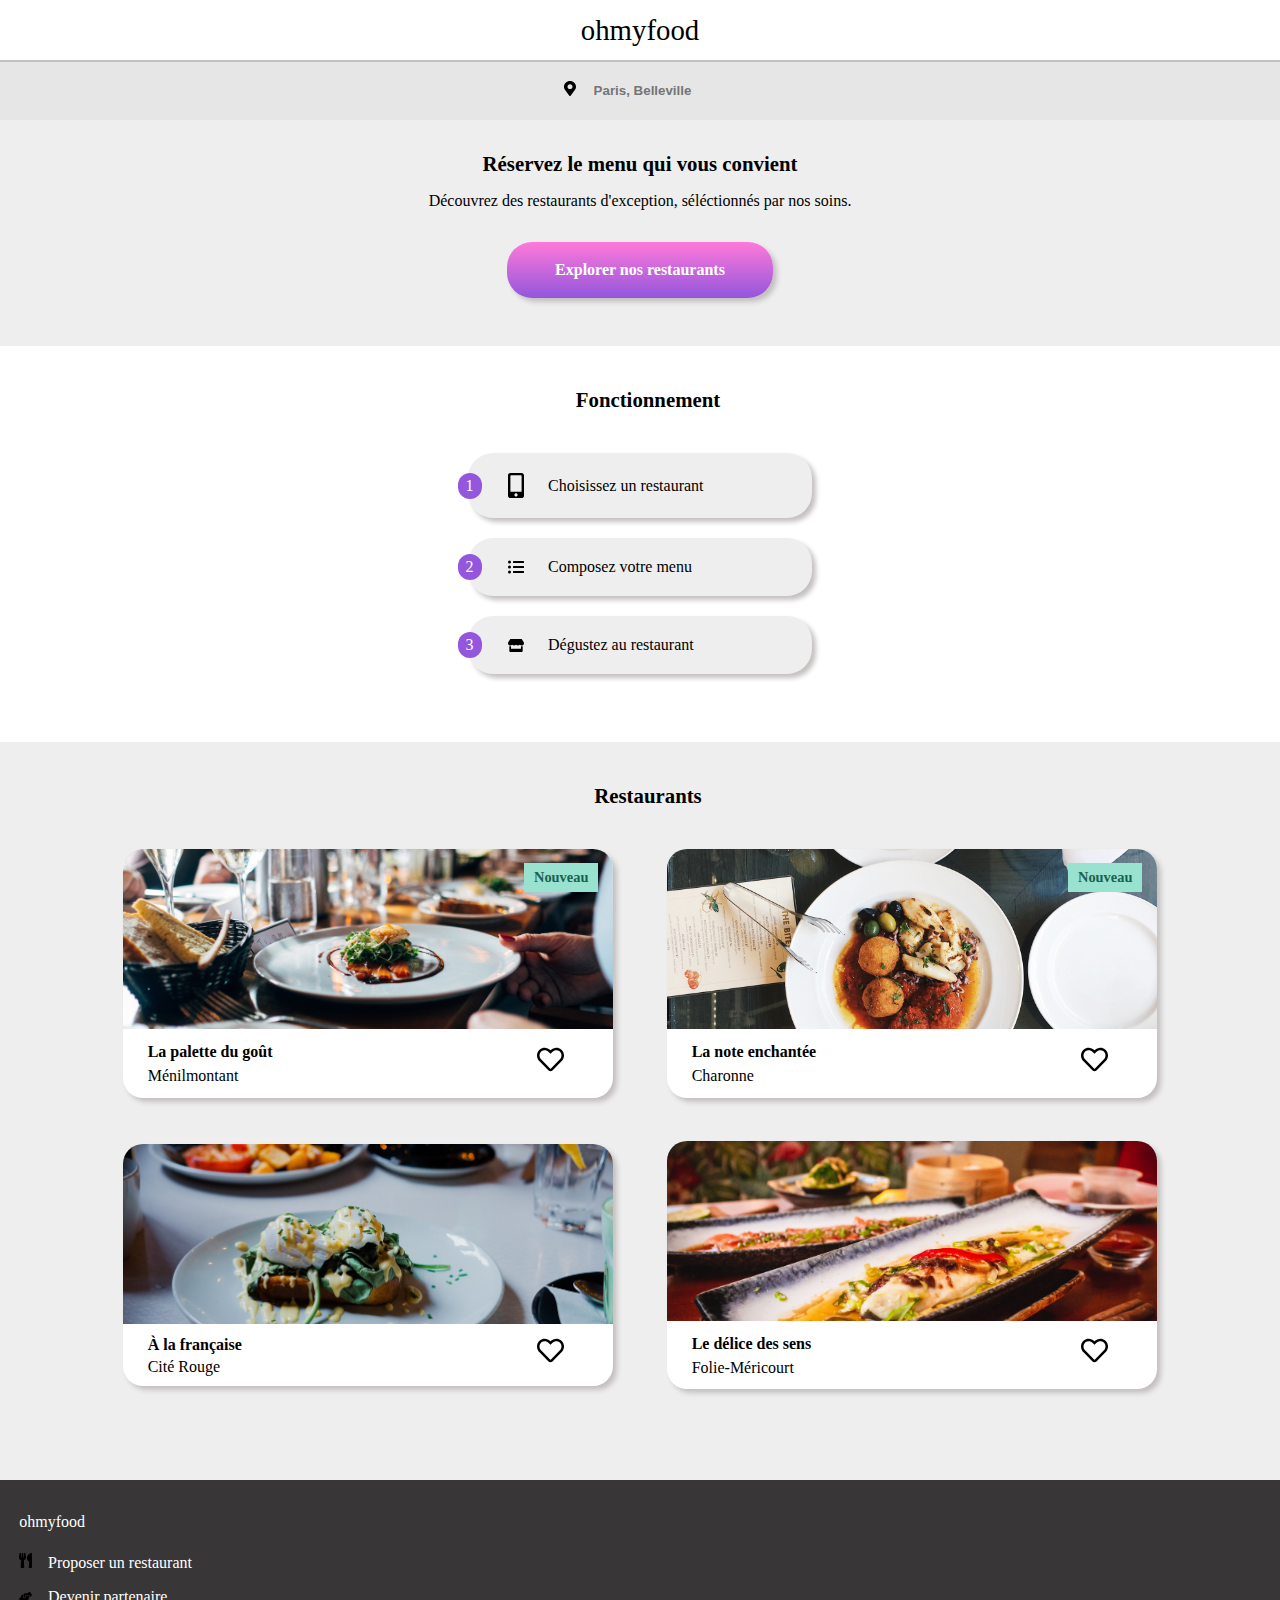
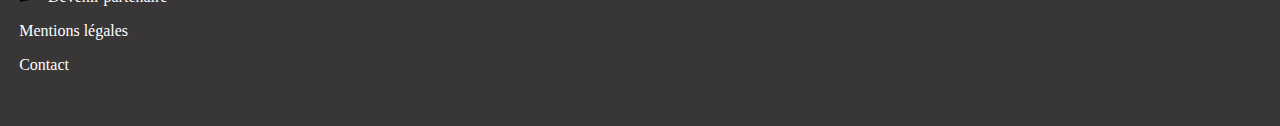
==== commit aff7fadd: "1st steps" ====
--- a/index.html
+++ b/index.html
@@ -7,7 +7,7 @@
         <link rel="stylesheet" href="css/style.css"/>
     </head>
     <body>
-        <header class="hdrmain">
+        <header class="hdrmain hdrindex">
             <h1>ohmyfood</h1>
         </header>
         <main>
@@ -23,24 +23,28 @@
                 </div>
             </section>
             <section class="operating">
-                <h2 class="operating__title">Fonctionnement</h2>
-                <ol class="list-steps">
-                    <li class="list-steps__item">
-                        <img class="icon operating__icon" src="icons/mobile-alt-solid.svg" alt="icon smartphone">
+                <header class="operating__hdr">
+                    <h2 class="operating__hdr__title">Fonctionnement</h2>
+                </header>
+                <ol class="operating__list-steps">
+                    <li class="operating__list-steps__item">
+                        <img class="icon operating__list-steps__item__icon" src="icons/mobile-alt-solid.svg" alt="icon smartphone">
                         <span>Choisissez un restaurant</span>
                     </li>
-                    <li class="list-steps__item">
-                        <img class="icon operating__icon"  src="icons/list-ul-solid.svg" alt="icon list">
+                    <li class="operating__list-steps__item">
+                        <img class="icon operating__list-steps__item__icon"  src="icons/list-ul-solid.svg" alt="icon list">
                         <span>Composez votre menu</span>
                     </li>
-                    <li class="list-steps__item">
-                        <img class="icon operating__icon"  src="icons/store-solid.svg" alt="icon store">
+                    <li class="operating__list-steps__item">
+                        <img class="icon operating__list-steps__item__icon"  src="icons/store-solid.svg" alt="icon store">
                         <span>Dégustez au restaurant</span>
                     </li>
                 </ol>
             </section>
             <section class="restaurants" id="restaurants" >
-                <h2 class="restaurants__title">Restaurants</h2>
+                <header class="restaurants__hdr">
+                    <h2 class="restaurants__hdr__title">Restaurants</h2>
+                </header>
                 <div class="container-restaurants">
                     <a class="container-restaurants__card" href="restaurants/la-palette-du-gout.html">
                         <div class="container-restaurants__card__img">
--- a/css/style.css
+++ b/css/style.css
@@ -1,5 +1,4 @@
 @charset "UTF-8";
-/* Colors */
 @font-face {
   font-family: "Roboto-Regular";
   src: url("../font/Roboto-Regular.ttf") format("truetype");
@@ -21,26 +20,39 @@
 
 h1 {
   font-family: Shrikhand-Regular;
-  font-size: 1.7rem;
-  text-align: center;
-  margin: 0;
+  font-size: 1.8rem;
+  font-weight: normal;
 }
 
 h2 {
   font-size: 1.3rem;
-  padding-left: 5%;
+}
+
+.hdrmain {
+  width: 100%;
+  padding: .75em 0;
+  height: 2.25em;
+  background-color: white;
+  border-bottom: 2px inset #c5c0c0;
+  display: flex;
+  justify-content: center;
+  align-items: center;
+  position: fixed;
+  z-index: 1;
 }
 
 .research {
   background-color: #e6e6e6;
   display: flex;
   justify-content: center;
-  align-items: center;
-  padding: 1em 0 1.5em 0;
+  align-items: flex-end;
+  padding: 1em 0 1em 1em;
+  height: 5.5em;
 }
 
 .research__icon {
-  margin-right: 3%;
+  margin-right: 1em;
+  margin-bottom: .5em;
 }
 
 .research__input {
@@ -50,28 +62,41 @@
   padding-top: 1%;
   width: 35%;
   max-width: 140px;
+  margin-bottom: .4em;
+}
+
+@media screen and (max-width: 374px) {
+  .research__input {
+    width: 40%;
+  }
 }
 
 footer {
   background-color: #383636;
-  padding: 2% 0 0 5%;
+  padding: .75em 0 2.25em 1.2em;
   color: white;
+}
+
+@media screen and (min-width: 768px) and (max-width: 1024px) {
+  footer {
+    padding-left: 5em;
+  }
 }
 
 footer h4 {
   font-family: Shrikhand-Regular;
   font-size: 1rem;
+  font-weight: normal;
 }
 
 .listfooter {
   list-style: none;
   padding-left: 0;
-  padding-bottom: 5%;
   margin: 0;
 }
 
 .listfooter__item {
-  margin-bottom: 2%;
+  margin-bottom: 1em;
 }
 
 .linkfooter {
@@ -81,35 +106,40 @@
 
 .linkfooter__icon {
   width: 0.8rem;
-  margin-right: 2%;
-}
-
-.hdrmain {
-  border-bottom: 2px inset #c5c0c0;
-  padding: 3% 0 3% 0;
-  position: fixed;
-  background-color: white;
-  width: 100%;
-  z-index: 1;
-}
-
+  margin-right: 1em;
+}
+
+/** Style de la page index **/
 .research-sublevel {
   background-color: #eeeeee;
   display: flex;
   flex-direction: column;
   align-items: center;
-  padding: 5% 0 12% 0;
+  padding: 2em 0 3em 0;
 }
 
 .research-sublevel__title {
-  padding: 0 20% 0 20%;
+  padding: 0 4em 0 4em;
+  margin: 0;
   margin-bottom: 0;
   text-align: center;
 }
 
+@media screen and (max-width: 374px) {
+  .research-sublevel__title {
+    padding: 0 2em 0 2em;
+  }
+}
+
 .research-sublevel__subtitle {
-  padding: 0 10% 2% 10%;
+  padding: 0 2em 1em 2em;
   text-align: center;
+}
+
+@media screen and (max-width: 374px) {
+  .research-sublevel__subtitle {
+    padding: 0 1em 1em 1em;
+  }
 }
 
 .research-sublevel__btn {
@@ -125,34 +155,78 @@
 }
 
 .operating {
-  width: 100%;
-  padding: 7% 0 7% 0;
-}
-
-.operating .list-steps {
+  padding: 1.5em 0 3em 0;
+}
+
+.operating__hdr {
+  margin-left: 1em;
+}
+
+@media screen and (min-width: 768px) and (max-width: 1024px) {
+  .operating__hdr {
+    display: flex;
+    justify-content: center;
+  }
+}
+
+@media screen and (min-width: 1024px) and (max-width: 1440px) {
+  .operating__hdr {
+    display: flex;
+    justify-content: center;
+  }
+}
+
+@media screen and (min-width: 1440px) {
+  .operating__hdr {
+    display: flex;
+    justify-content: center;
+  }
+}
+
+.operating__list-steps {
   list-style-type: none;
   counter-reset: number;
   display: flex;
   flex-direction: column;
   align-items: center;
   width: 95%;
-  padding-left: 4%;
-}
-
-.operating .list-steps__item {
+  margin: 1.5em 0 0 .85em;
+  padding-left: 0;
+}
+
+@media screen and (min-width: 768px) and (max-width: 1024px) {
+  .operating__list-steps {
+    margin-left: 1.75em;
+  }
+}
+
+@media screen and (min-width: 1024px) and (max-width: 1440px) {
+  .operating__list-steps {
+    margin-left: 2em;
+  }
+}
+
+@media screen and (min-width: 1440px) {
+  .operating__list-steps {
+    margin-left: 3em;
+  }
+}
+
+.operating__list-steps__item {
   counter-increment: number;
   background-color: #eeeeee;
   box-shadow: 0.25rem 0.25rem 5px #c5c0c0;
   border-radius: 25px;
-  padding: 20px 0 20px 30px;
-  margin-bottom: 7%;
+  padding: 20px 0 20px 40px;
+  margin: 0 0 1.25em 0;
   position: relative;
   width: 85%;
-  display: flex;
-  align-items: center;
-}
-
-.operating .list-steps__item::before {
+  max-width: 19em;
+  display: flex;
+  align-items: center;
+}
+
+.operating__list-steps__item::before {
   content: counter(number);
   background-color: #9356DC;
   border-radius: 20px;
@@ -162,34 +236,97 @@
   left: -.65em;
 }
 
-.operating .list-steps__item .operating__icon {
+.operating__list-steps__item__icon {
   margin-right: 1.5em;
   width: 1rem;
 }
 
 .restaurants {
   background-color: #eeeeee;
-  padding: 7% 0 7% 0;
-}
-
-.restaurants__title {
-  margin-bottom: 5%;
+  padding: 1.5em 0 3em 0;
+}
+
+.restaurants__hdr {
+  margin-left: 1em;
+}
+
+@media screen and (min-width: 768px) and (max-width: 1024px) {
+  .restaurants__hdr {
+    display: flex;
+    justify-content: center;
+  }
+}
+
+@media screen and (min-width: 1024px) and (max-width: 1440px) {
+  .restaurants__hdr {
+    display: flex;
+    justify-content: center;
+  }
+}
+
+@media screen and (min-width: 1440px) {
+  .restaurants__hdr {
+    display: flex;
+    justify-content: center;
+  }
 }
 
 .container-restaurants {
+  margin-top: 1.5em;
   display: flex;
   flex-direction: column;
   align-items: center;
-  width: 100%;
+  margin: 1.5em 0 0 0;
+}
+
+@media screen and (min-width: 1024px) and (max-width: 1440px) {
+  .container-restaurants {
+    flex-direction: row;
+    flex-wrap: wrap;
+    justify-content: space-around;
+    padding: 0 6em 0 6em;
+  }
+}
+
+@media screen and (min-width: 1440px) {
+  .container-restaurants {
+    flex-direction: row;
+    flex-wrap: wrap;
+    justify-content: space-around;
+    padding: 0 6em 0 6em;
+  }
 }
 
 .container-restaurants__card {
-  width: 92%;
+  width: 90%;
   text-decoration: none;
   color: black;
+  background-color: white;
   box-shadow: 0.25rem 0.25rem 5px #c5c0c0;
   border-radius: 20px;
-  margin-bottom: 5%;
+  margin-bottom: 1em;
+}
+
+@media screen and (min-width: 768px) and (max-width: 1024px) {
+  .container-restaurants__card {
+    max-width: 43em;
+  }
+}
+
+@media screen and (min-width: 1024px) and (max-width: 1440px) {
+  .container-restaurants__card {
+    width: 45%;
+    max-width: 40em;
+    margin-bottom: 4%;
+  }
+}
+
+@media screen and (min-width: 1440px) {
+  .container-restaurants__card {
+    width: 45%;
+    max-width: 40em;
+    margin-bottom: 4%;
+  }
 }
 
 .container-restaurants__card__img {
@@ -241,30 +378,29 @@
 }
 
 /** Style des pages de menu **/
-.hdrpge {
-  padding: 5% 0% 5% 0;
-  display: flex;
-  justify-content: center;
-  align-items: center;
-  position: fixed;
-  background-color: white;
-  width: 100%;
-  z-index: 1;
-}
-
 .hdrpge__icon {
   width: 1em;
   opacity: 0.5;
   position: absolute;
   left: 2em;
+  top: 1.5em;
 }
 
 .hdrpge__logo {
-  width: 10em;
+  width: 9.80em;
 }
 
 .illustration {
-  height: 15em;
+  height: 16em;
+}
+
+@media screen and (min-width: 768px) and (max-width: 1024px) {
+  .illustration {
+    height: 45em;
+    position: fixed;
+    top: 3.8em;
+    z-index: -2;
+  }
 }
 
 .illustration--fit {
@@ -273,38 +409,71 @@
   object-fit: cover;
 }
 
+@media screen and (min-width: 768px) and (max-width: 1024px) {
+  .illustration--fit {
+    height: 100%;
+  }
+}
+
+@media screen and (min-width: 768px) and (max-width: 1024px) {
+  .main-menu {
+    width: 100%;
+    height: 50em;
+    display: flex;
+    flex-direction: column;
+    align-items: center;
+    position: absolute;
+    top: 5em;
+  }
+}
+
 .blockmenu {
   position: relative;
   background-color: #eeeeee;
-  padding-top: 5%;
+  padding-top: 1em;
   border-radius: 40px 40px 0 0;
 }
 
+@media screen and (min-width: 768px) and (max-width: 1024px) {
+  .blockmenu {
+    background-color: transparent;
+    border: 2px #9356DC solid;
+    border-radius: 40px;
+  }
+}
+
 .hdrsections {
   display: flex;
-  justify-content: space-between;
+  justify-content: center;
   align-items: center;
 }
 
 .hdrsections__namerestaurant {
-  padding-left: 5%;
+  margin-right: 1em;
 }
 
 .hdrsections__icon {
-  padding-right: 10%;
+  margin-right: .5em;
   width: 1.5em;
   opacity: 0.5;
 }
 
-.menusection__title {
+.menusection__hdr {
+  display: flex;
+  justify-content: center;
+}
+
+.menusection__hdr__title {
   text-transform: uppercase;
   font-size: 1.2em;
   opacity: 0.5;
   font-weight: normal;
+  width: 10%;
+  margin-right: 15em;
   position: relative;
 }
 
-.menusection__title::before {
+.menusection__hdr__title::before {
   content: "";
   background-color: #4acbab;
   width: 2.5em;
@@ -321,19 +490,26 @@
 
 .menusection__block__btn {
   background-color: white;
-  width: 330px;
+  width: 90%;
+  max-width: 25em;
   height: 75px;
   border-radius: 20px;
   box-shadow: 0.25rem 0.25rem 5px #c5c0c0;
   padding: 0 0 0 1em;
-  margin: 3%;
+  margin: .75em;
   display: flex;
   justify-content: space-between;
   align-items: center;
 }
 
+@media screen and (min-width: 768px) and (max-width: 1024px) {
+  .menusection__block__btn {
+    box-shadow: none;
+  }
+}
+
 .menusection__block__btn__name {
-  width: 12em;
+  width: 180px;
 }
 
 .menusection__block__btn__name__title {
@@ -353,13 +529,14 @@
 }
 
 .menusection__block__btn__price {
+  width: 30px;
   padding-top: 1.5em;
   font-weight: bold;
 }
 
 .menusection__block__btn__order {
   background-color: #99E2D0;
-  width: 65px;
+  width: 70px;
   height: 75px;
   border-radius: 0 20px 20px 0;
   display: flex;
@@ -371,8 +548,7 @@
   display: flex;
   justify-content: center;
   border-radius: 100px;
-  width: 2em;
-  height: 2em;
+  width: 35px;
 }
 
 .menusection__block__btn__order__container__icon {
@@ -383,7 +559,7 @@
   display: flex;
   flex-direction: column;
   align-items: center;
-  padding: 15% 0 25% 0;
+  padding: 2.5em 0 5em 0;
 }
 
 .container-order__btn {
@@ -396,6 +572,19 @@
   text-decoration: none;
   background-image: linear-gradient(0deg, #9356DC, #FF79DA);
   box-shadow: 0.25rem 0.25rem 5px #c5c0c0;
+}
+
+@media screen and (min-width: 768px) and (max-width: 1024px) {
+  .container-order__btn {
+    box-shadow: none;
+  }
+}
+
+@media screen and (min-width: 768px) and (max-width: 1024px) {
+  .footer-menu {
+    position: relative;
+    bottom: -100em;
+  }
 }
 
 /* 				1. Utils :
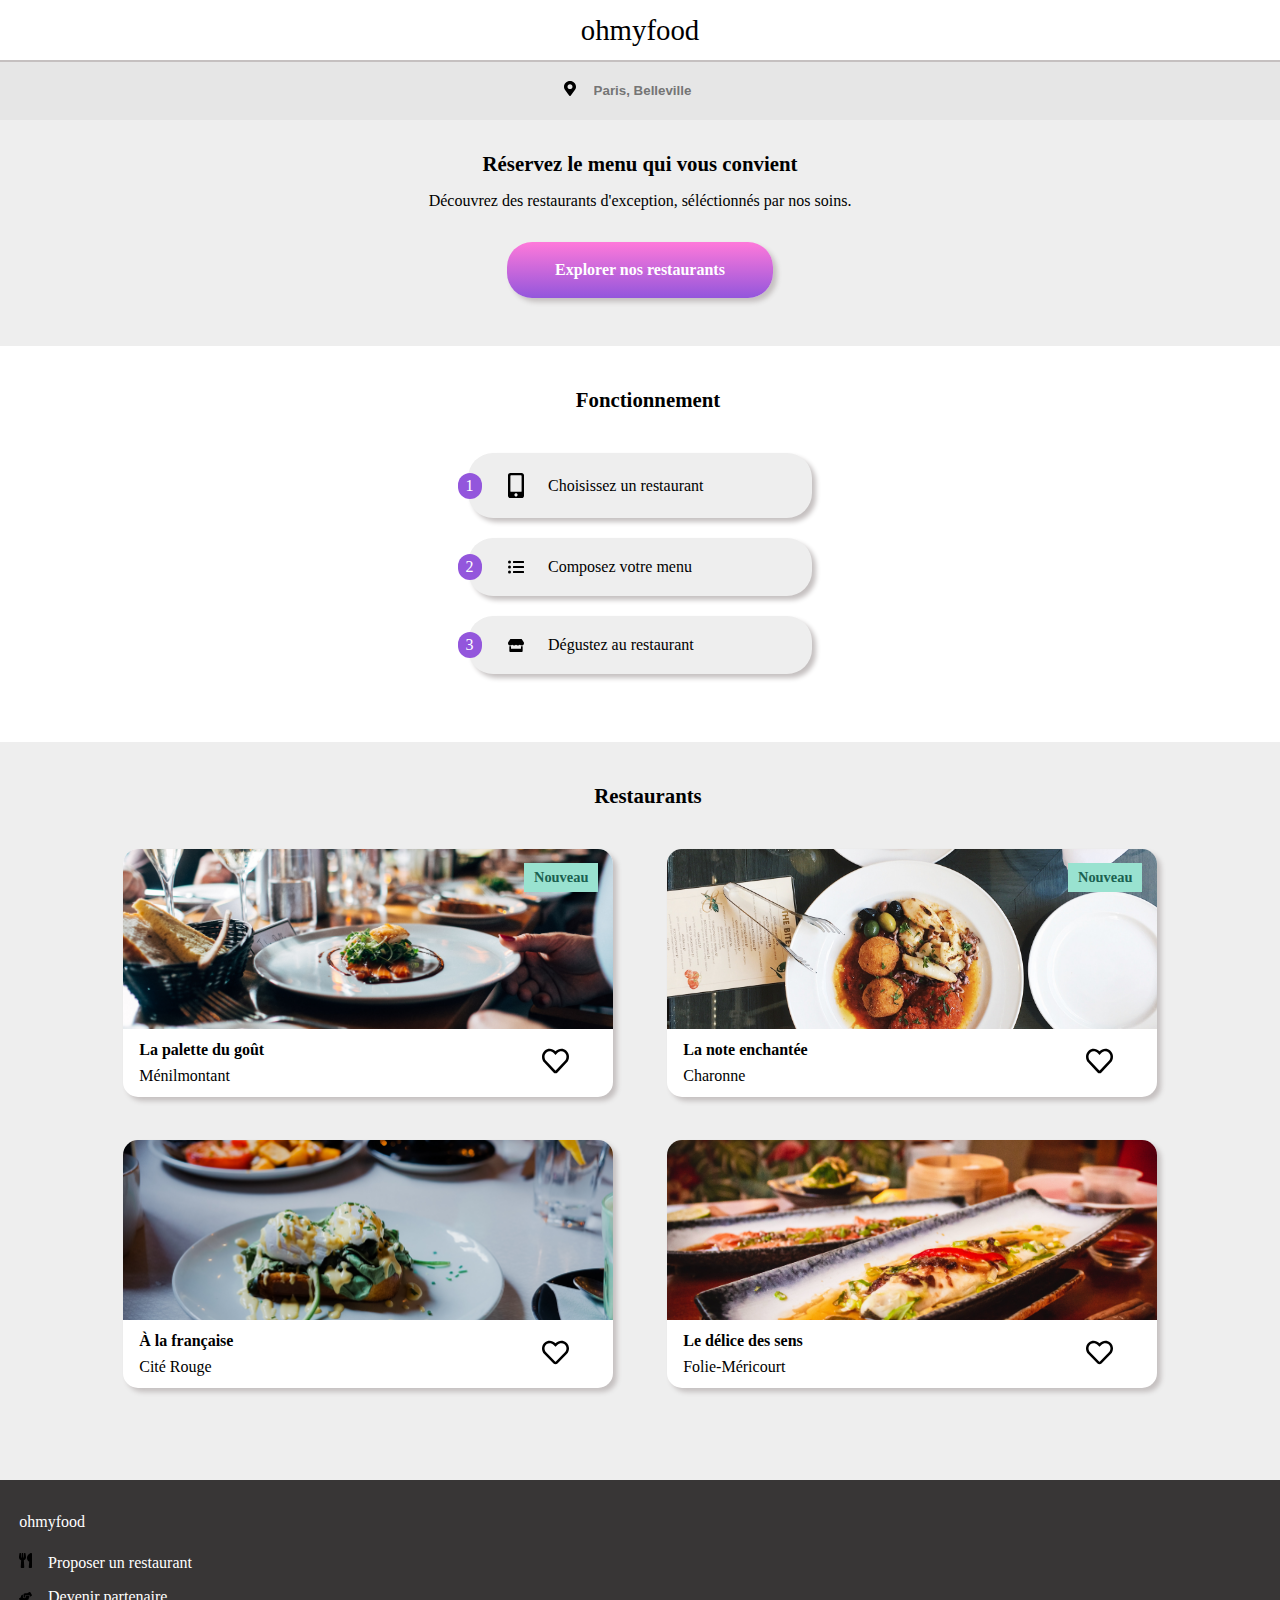
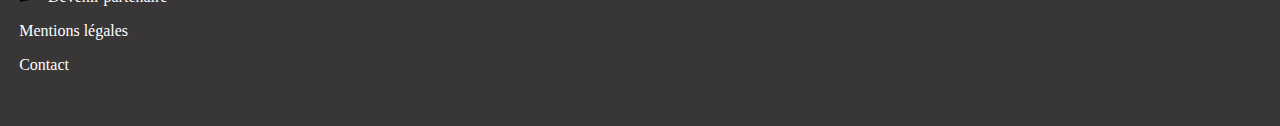
==== commit ab326779: "Merge branch 'Animation3-like' into main" ====
--- a/index.html
+++ b/index.html
@@ -46,76 +46,84 @@
                     <h2 class="restaurants__hdr__title">Restaurants</h2>
                 </header>
                 <div class="container-restaurants">
-                    <a class="container-restaurants__card" href="restaurants/la-palette-du-gout.html">
-                        <div class="container-restaurants__card__img">
-                            <img class="container-restaurants__card__img--format"
-                                src="images/la-palette-du-gout_restaurant.jpg" 
-                                alt="A table set with a dish served">
-                                <span class="container-restaurants__card__img--label">Nouveau</span> 
+                    <div class="container-restaurants__shop">
+                        <a class="container-restaurants__shop__card" href="restaurants/la-palette-du-gout.html">
+                            <div class="container-restaurants__shop__card__img">
+                                <img class="container-restaurants__shop__card__img--format"
+                                    src="images/la-palette-du-gout_restaurant.jpg" 
+                                    alt="A table set with a dish served">
+                                <span class="container-restaurants__shop__card__img--label">Nouveau</span> 
+                            </div>
+                            <div class="container-restaurants__shop__card__legend">
+                                <h3 class="container-restaurants__shop__card__legend--title">La palette du goût</h3>
+                                <p class="container-restaurants__shop__card__legend--adress">Ménilmontant</p>
+                            </div>
+                        </a>
+                        <div class="container-restaurants__shop__likecontainer">
+                            <img src="icons/heart-regular.svg" alt="icon empty" 
+                                class="container-restaurants__shop__likecontainer--empty">
+                            <img src="icons/heart-solid.svg" alt="icon full" 
+                                class="container-restaurants__shop__likecontainer--full">   
                         </div>
-                        <div class="container-restaurants__card__legend">
-                            <div class="container-restaurants__card__legend__name">
-                                <h3 class="container-restaurants__card__legend__name--title">La palette du goût</h3>
-                                <p class="container-restaurants__card__legend__name--adress">Ménilmontant</p>
+                    </div>
+                    <div class="container-restaurants__shop">
+                        <a class="container-restaurants__shop__card" href="restaurants/la-note-enchantee.html">
+                            <div class="container-restaurants__shop__card__img">
+                                <img class="container-restaurants__shop__card__img--format" 
+                                    src="images/la-note-enchantee_restaurant.jpg" 
+                                    alt="A dish seen from above">
+                                <span class="container-restaurants__shop__card__img--label">Nouveau</span>
                             </div>
-                            <div class="container-restaurants__card__legend__heart">
-                                <img class="icon container-restaurants__card__legend__heart--clr" 
-                                    src="icons/heart-regular.svg" alt="icon like">
+                            <div class="container-restaurants__shop__card__legend">
+                                <h3 class="container-restaurants__shop__card__legend--title">La note enchantée</h3>
+                                <p class="container-restaurants__shop__card__legend--adress">Charonne</p>
+                            </div>      
+                        </a>
+                        <div class="container-restaurants__shop__likecontainer">
+                            <img src="icons/heart-regular.svg" alt="icon empty" 
+                                class="container-restaurants__shop__likecontainer--empty">
+                            <img src="icons/heart-solid.svg" alt="icon full" 
+                                class="container-restaurants__shop__likecontainer--full">   
+                        </div>
+                    </div>
+                    <div class="container-restaurants__shop">
+                        <a class="container-restaurants__shop__card" href="restaurants/a-la-francaise.html">
+                            <div class="container-restaurants__shop__card__img">
+                                <img class="container-restaurants__shop__card__img--format"
+                                    src="images/a-la-francaise_restaurant.jpg" 
+                                    alt="Dish with eggs, vegetable and bread">                    
                             </div>
+                            <div class="container-restaurants__shop__card__legend">
+                                <h3 class="container-restaurants__shop__card__legend--title">À la française</h3>
+                                <p class="container-restaurants__shop__card__legend--adress">Cité Rouge</p>
+                            </div>
+                        </a>
+                        <div class="container-restaurants__shop__likecontainer">
+                            <img src="icons/heart-regular.svg" alt="icon empty" 
+                                class="container-restaurants__shop__likecontainer--empty">
+                            <img src="icons/heart-solid.svg" alt="icon full" 
+                                class="container-restaurants__shop__likecontainer--full">   
                         </div>
-                    </a>
-                    <a class="container-restaurants__card" href="restaurants/la-note-enchantee.html">
-                        <div class="container-restaurants__card__img">
-                            <img class="container-restaurants__card__img--format" 
-                                src="images/la-note-enchantee_restaurant.jpg" 
-                                alt="A dish seen from above">
-                            <span class="container-restaurants__card__img--label">Nouveau</span>
+                    </div>
+                    <div class="container-restaurants__shop">
+                        <a class="container-restaurants__shop__card" href="restaurants/le-delice-des-sens.html">
+                            <div class="container-restaurants__shop__card__img">
+                                <img class="container-restaurants__shop__card__img--format"
+                                    src="images/le-delice-des-sens_restaurant.jpg" 
+                                    alt="A dish served on a rectangular plate">
+                            </div>
+                            <div class="container-restaurants__shop__card__legend">
+                                <h3 class="container-restaurants__shop__card__legend--title">Le délice des sens</h3>
+                                <p class="container-restaurants__shop__card__legend--adress">Folie-Méricourt</p>
+                            </div>
+                        </a>
+                        <div class="container-restaurants__shop__likecontainer">
+                            <img src="icons/heart-regular.svg" alt="icon empty" 
+                                class="container-restaurants__shop__likecontainer--empty">
+                            <img src="icons/heart-solid.svg" alt="icon full" 
+                                class="container-restaurants__shop__likecontainer--full">   
                         </div>
-                        <div class="container-restaurants__card__legend">
-                            <div class="container-restaurants__card__legend__name">
-                                <h3 class="container-restaurants__card__legend__name--title">La note enchantée</h3>
-                                <p class="container-restaurants__card__legend__name--adress">Charonne</p>
-                            </div>
-                            <div class="container-restaurants__card__legend__heart">
-                                <img class="icon container-restaurants__card__legend__heart--clr"
-                                    src="icons/heart-regular.svg" alt="icon like">
-                            </div>
-                        </div>      
-                    </a>
-                    <a class="container-restaurants__card" href="restaurants/a-la-francaise.html">
-                        <div class="container-restaurants__card__img">
-                            <img class="container-restaurants__card__img--format"
-                                src="images/a-la-francaise_restaurant.jpg" 
-                                alt="Dish with eggs, vegetable and bread">                    
-                        </div>
-                        <div class="container-restaurants__card__legend">
-                            <div class="container-restaurants__card__legend__name">
-                                <h3 class="container-restaurants__card__legend__name--title">À la française</h3>
-                                <p class="container-restaurants__card__legend__name--adress">Cité Rouge</p>
-                            </div>
-                            <div  class="container-restaurants__card__legend__heart">
-                                <img class="icon container-restaurants__card__legend__heart--clr" 
-                                    src="icons/heart-regular.svg" alt="icon like">
-                            </div>
-                        </div>
-                    </a>
-                    <a class="container-restaurants__card" href="restaurants/le-delice-des-sens.html">
-                        <div class="container-restaurants__card__img">
-                            <img class="container-restaurants__card__img--format"
-                                src="images/le-delice-des-sens_restaurant.jpg" 
-                                alt="A dish served on a rectangular plate">
-                        </div>
-                        <div class="container-restaurants__card__legend">
-                            <div class="container-restaurants__card__legend__name">
-                                <h3 class="container-restaurants__card__legend__name--title">Le délice des sens</h3>
-                                <p class="container-restaurants__card__legend__name--adress">Folie-Méricourt</p>
-                            </div>
-                            <div class="container-restaurants__card__legend__heart">
-                                <img class="icon container-restaurants__card__legend__heart--clr" 
-                                    src="icons/heart-regular.svg" alt="icon like">
-                            </div>
-                        </div>
-                    </a>
+                    </div>
                 </div>
             </section>
         </main>
--- a/css/style.css
+++ b/css/style.css
@@ -11,6 +11,26 @@
 
 .icon {
   width: 0.7rem;
+}
+
+@keyframes fullheart {
+  from {
+    opacity: 0;
+  }
+  to {
+    opacity: 1;
+  }
+}
+
+@keyframes loadingbtnstep {
+  from {
+    opacity: 0;
+    transform: translateY(25px);
+  }
+  to {
+    opacity: 1;
+    transform: translateY(0px);
+  }
 }
 
 body {
@@ -65,7 +85,7 @@
   margin-bottom: .4em;
 }
 
-@media screen and (max-width: 374px) {
+@media (max-width: 374px) {
   .research__input {
     width: 40%;
   }
@@ -77,7 +97,7 @@
   color: white;
 }
 
-@media screen and (min-width: 768px) and (max-width: 1024px) {
+@media (min-width: 768px) and (max-width: 1024px) {
   footer {
     padding-left: 5em;
   }
@@ -125,7 +145,7 @@
   text-align: center;
 }
 
-@media screen and (max-width: 374px) {
+@media (max-width: 374px) {
   .research-sublevel__title {
     padding: 0 2em 0 2em;
   }
@@ -136,7 +156,7 @@
   text-align: center;
 }
 
-@media screen and (max-width: 374px) {
+@media (max-width: 374px) {
   .research-sublevel__subtitle {
     padding: 0 1em 1em 1em;
   }
@@ -158,25 +178,31 @@
   padding: 1.5em 0 3em 0;
 }
 
+@media (min-width: 1441px) {
+  .operating {
+    margin-right: 1%;
+  }
+}
+
 .operating__hdr {
   margin-left: 1em;
 }
 
-@media screen and (min-width: 768px) and (max-width: 1024px) {
+@media (min-width: 768px) and (max-width: 1024px) {
   .operating__hdr {
     display: flex;
     justify-content: center;
   }
 }
 
-@media screen and (min-width: 1024px) and (max-width: 1440px) {
+@media (min-width: 1025px) and (max-width: 1440px) {
   .operating__hdr {
     display: flex;
     justify-content: center;
   }
 }
 
-@media screen and (min-width: 1440px) {
+@media (min-width: 1441px) {
   .operating__hdr {
     display: flex;
     justify-content: center;
@@ -194,21 +220,21 @@
   padding-left: 0;
 }
 
-@media screen and (min-width: 768px) and (max-width: 1024px) {
+@media (min-width: 768px) and (max-width: 1024px) {
   .operating__list-steps {
     margin-left: 1.75em;
   }
 }
 
-@media screen and (min-width: 1024px) and (max-width: 1440px) {
+@media (min-width: 1025px) and (max-width: 1440px) {
   .operating__list-steps {
     margin-left: 2em;
   }
 }
 
-@media screen and (min-width: 1440px) {
+@media (min-width: 1441px) {
   .operating__list-steps {
-    margin-left: 3em;
+    margin-left: 3%;
   }
 }
 
@@ -250,21 +276,21 @@
   margin-left: 1em;
 }
 
-@media screen and (min-width: 768px) and (max-width: 1024px) {
+@media (min-width: 768px) and (max-width: 1024px) {
   .restaurants__hdr {
     display: flex;
     justify-content: center;
   }
 }
 
-@media screen and (min-width: 1024px) and (max-width: 1440px) {
+@media (min-width: 1025px) and (max-width: 1440px) {
   .restaurants__hdr {
     display: flex;
     justify-content: center;
   }
 }
 
-@media screen and (min-width: 1440px) {
+@media (min-width: 1441px) {
   .restaurants__hdr {
     display: flex;
     justify-content: center;
@@ -279,7 +305,7 @@
   margin: 1.5em 0 0 0;
 }
 
-@media screen and (min-width: 1024px) and (max-width: 1440px) {
+@media (min-width: 1025px) and (max-width: 1440px) {
   .container-restaurants {
     flex-direction: row;
     flex-wrap: wrap;
@@ -288,7 +314,7 @@
   }
 }
 
-@media screen and (min-width: 1440px) {
+@media (min-width: 1441px) {
   .container-restaurants {
     flex-direction: row;
     flex-wrap: wrap;
@@ -297,50 +323,54 @@
   }
 }
 
-.container-restaurants__card {
-  width: 90%;
-  text-decoration: none;
-  color: black;
+.container-restaurants__shop {
+  width: 93%;
   background-color: white;
   box-shadow: 0.25rem 0.25rem 5px #c5c0c0;
-  border-radius: 20px;
-  margin-bottom: 1em;
-}
-
-@media screen and (min-width: 768px) and (max-width: 1024px) {
-  .container-restaurants__card {
+  border-radius: 15px;
+  margin-bottom: 1.5em;
+}
+
+@media (min-width: 768px) and (max-width: 1024px) {
+  .container-restaurants__shop {
     max-width: 43em;
   }
 }
 
-@media screen and (min-width: 1024px) and (max-width: 1440px) {
-  .container-restaurants__card {
+@media (min-width: 1025px) and (max-width: 1440px) {
+  .container-restaurants__shop {
     width: 45%;
     max-width: 40em;
     margin-bottom: 4%;
   }
 }
 
-@media screen and (min-width: 1440px) {
-  .container-restaurants__card {
+@media (min-width: 1441px) {
+  .container-restaurants__shop {
     width: 45%;
     max-width: 40em;
     margin-bottom: 4%;
   }
 }
 
-.container-restaurants__card__img {
+.container-restaurants__shop__card {
+  width: 100%;
+  text-decoration: none;
+  color: black;
+}
+
+.container-restaurants__shop__card__img {
   position: relative;
 }
 
-.container-restaurants__card__img--format {
+.container-restaurants__shop__card__img--format {
   object-fit: cover;
   height: 180px;
   width: 100%;
-  border-radius: 20px 20px 0 0;
-}
-
-.container-restaurants__card__img--label {
+  border-radius: 15px 15px 0 0;
+}
+
+.container-restaurants__shop__card__img--label {
   font-size: 0.9em;
   font-weight: bold;
   background-color: #99E2D0;
@@ -351,33 +381,62 @@
   right: 1em;
 }
 
-.container-restaurants__card__legend {
-  display: flex;
-  justify-content: space-between;
-  align-items: center;
-  padding: 0 10% 0 5%;
-}
-
-.container-restaurants__card__legend__name--title {
-  margin-top: 8%;
-  margin-bottom: 5%;
+.container-restaurants__shop__card__legend {
+  display: flex;
+  flex-direction: column;
+  padding-left: 1em;
+}
+
+.container-restaurants__shop__card__legend--title {
+  margin-top: .5em;
+  margin-bottom: .5em;
   font-size: 1em;
 }
 
-.container-restaurants__card__legend__name--adress {
+.container-restaurants__shop__card__legend--adress {
   margin-top: 0;
-  margin-bottom: 10%;
-}
-
-.container-restaurants__card__legend__heart {
-  padding-bottom: 2%;
-}
-
-.container-restaurants__card__legend__heart--clr {
+  margin-bottom: .75em;
+}
+
+.container-restaurants__shop__likecontainer {
+  cursor: pointer;
+  position: relative;
+  top: -1.95em;
+  left: -4.25em;
+}
+
+.container-restaurants__shop__likecontainer:hover > .container-restaurants__shop__likecontainer--empty {
+  animation: fullheart .5s forwards reverse;
+}
+
+.container-restaurants__shop__likecontainer:hover > .container-restaurants__shop__likecontainer--full {
+  animation: fullheart .5s forwards;
+}
+
+.container-restaurants__shop__likecontainer--empty {
   width: 1.7em;
+  margin-right: .5em;
+  position: absolute;
+  right: -2em;
+  top: -1.15em;
+  z-index: 0;
+}
+
+.container-restaurants__shop__likecontainer--full {
+  width: 1.7em;
+  opacity: 0;
+  margin-right: .5em;
+  position: absolute;
+  right: -2em;
+  top: -1.15em;
+  z-index: 1;
 }
 
 /** Style des pages de menu **/
+.hdrpge {
+  z-index: 2;
+}
+
 .hdrpge__icon {
   width: 1em;
   opacity: 0.5;
@@ -394,9 +453,28 @@
   height: 16em;
 }
 
-@media screen and (min-width: 768px) and (max-width: 1024px) {
+@media (min-width: 768px) and (max-width: 1024px) {
   .illustration {
-    height: 45em;
+    width: 100%;
+    height: 100%;
+    position: fixed;
+    top: 3.8em;
+    z-index: -2;
+  }
+}
+
+@media (min-width: 1025px) and (max-width: 1440px) {
+  .illustration {
+    width: 100%;
+    position: fixed;
+    top: 3.8em;
+    z-index: -2;
+  }
+}
+
+@media (min-width: 1441px) {
+  .illustration {
+    width: 100%;
     position: fixed;
     top: 3.8em;
     z-index: -2;
@@ -409,21 +487,53 @@
   object-fit: cover;
 }
 
-@media screen and (min-width: 768px) and (max-width: 1024px) {
+@media (min-width: 768px) and (max-width: 1024px) {
   .illustration--fit {
     height: 100%;
   }
 }
 
-@media screen and (min-width: 768px) and (max-width: 1024px) {
+@media (min-width: 1025px) and (max-width: 1440px) {
+  .illustration--fit {
+    height: 60em;
+  }
+}
+
+@media (min-width: 1441px) {
+  .illustration--fit {
+    height: 60em;
+  }
+}
+
+@media (min-width: 768px) and (max-width: 1024px) {
   .main-menu {
     width: 100%;
-    height: 50em;
     display: flex;
     flex-direction: column;
     align-items: center;
-    position: absolute;
+    position: relative;
     top: 5em;
+    z-index: 0;
+  }
+}
+
+@media (min-width: 1025px) and (max-width: 1440px) {
+  .main-menu {
+    width: 100%;
+    display: flex;
+    position: relative;
+    top: 7em;
+    z-index: 0;
+  }
+}
+
+@media (min-width: 1441px) {
+  .main-menu {
+    width: 100%;
+    display: flex;
+    position: relative;
+    top: 7em;
+    z-index: 0;
   }
 }
 
@@ -434,11 +544,30 @@
   border-radius: 40px 40px 0 0;
 }
 
-@media screen and (min-width: 768px) and (max-width: 1024px) {
+@media (min-width: 768px) and (max-width: 1024px) {
   .blockmenu {
     background-color: transparent;
-    border: 2px #9356DC solid;
+    border: 4px solid white;
     border-radius: 40px;
+    margin: 1em 0 2em 0;
+  }
+}
+
+@media (min-width: 1025px) and (max-width: 1440px) {
+  .blockmenu {
+    width: 100%;
+    background-color: transparent;
+    display: flex;
+    flex-wrap: wrap;
+  }
+}
+
+@media (min-width: 1441px) {
+  .blockmenu {
+    width: 100%;
+    background-color: transparent;
+    display: flex;
+    flex-wrap: wrap;
   }
 }
 
@@ -448,19 +577,108 @@
   align-items: center;
 }
 
+@media (min-width: 768px) and (max-width: 1024px) {
+  .hdrsections {
+    background-color: white;
+    width: 92%;
+    opacity: 0.75;
+    margin-left: .75em;
+    border-radius: 20px;
+    background-color: #eeeeee;
+  }
+}
+
+@media (min-width: 1025px) and (max-width: 1440px) {
+  .hdrsections {
+    width: 100%;
+    background-color: #eeeeee;
+    opacity: 0.75;
+    border-radius: 25px;
+    margin: 1em 20% 5em 20%;
+  }
+}
+
+@media (min-width: 1441px) {
+  .hdrsections {
+    width: 100%;
+    background-color: #eeeeee;
+    opacity: 0.75;
+    border-radius: 25px;
+    margin: 1em 20% 5em 20%;
+  }
+}
+
 .hdrsections__namerestaurant {
   margin-right: 1em;
 }
 
-.hdrsections__icon {
+@media (min-width: 1025px) and (max-width: 1440px) {
+  .hdrsections__namerestaurant {
+    margin-right: 3em;
+    margin-left: 3em;
+  }
+}
+
+@media (min-width: 1441px) {
+  .hdrsections__namerestaurant {
+    margin-right: 3em;
+    margin-left: 3em;
+  }
+}
+
+.hdrsections__likecontainer {
+  position: relative;
+  cursor: pointer;
+}
+
+.hdrsections__likecontainer:hover > .hdrsections__likecontainer--empty {
+  animation: fullheart .5s forwards reverse;
+}
+
+.hdrsections__likecontainer:hover > .hdrsections__likecontainer--full {
+  animation: fullheart .5s forwards;
+}
+
+.hdrsections__likecontainer--empty {
   margin-right: .5em;
-  width: 1.5em;
-  opacity: 0.5;
+  width: 2em;
+  position: absolute;
+  right: -2em;
+  top: -1.15em;
+  z-index: 0;
+}
+
+.hdrsections__likecontainer--full {
+  opacity: 0;
+  margin-right: .5em;
+  width: 2em;
+  position: absolute;
+  right: -2em;
+  top: -1.15em;
+  z-index: 1;
+}
+
+@media (min-width: 1025px) and (max-width: 1440px) {
+  .menusection {
+    width: 33%;
+  }
+}
+
+@media (min-width: 1441px) {
+  .menusection {
+    width: 33%;
+  }
 }
 
 .menusection__hdr {
   display: flex;
   justify-content: center;
+}
+
+@media (min-width: 768px) and (max-width: 1024px) {
+  .menusection__hdr {
+    justify-content: flex-start;
+  }
 }
 
 .menusection__hdr__title {
@@ -473,6 +691,42 @@
   position: relative;
 }
 
+@media (min-width: 768px) and (max-width: 1024px) {
+  .menusection__hdr__title {
+    background-color: #d7c0f2;
+    opacity: 1;
+    width: auto;
+    padding-left: .5em;
+    padding-right: .5em;
+    border-radius: 20px;
+    margin-left: 1em;
+  }
+}
+
+@media (min-width: 1025px) and (max-width: 1440px) {
+  .menusection__hdr__title {
+    background-color: #d7c0f2;
+    opacity: 1;
+    width: auto;
+    padding-left: .5em;
+    padding-right: .5em;
+    border-radius: 20px;
+    margin-left: 14em;
+  }
+}
+
+@media (min-width: 1441px) {
+  .menusection__hdr__title {
+    background-color: #d7c0f2;
+    opacity: 1;
+    width: auto;
+    padding-left: .5em;
+    padding-right: .5em;
+    border-radius: 20px;
+    margin-left: 14em;
+  }
+}
+
 .menusection__hdr__title::before {
   content: "";
   background-color: #4acbab;
@@ -488,10 +742,25 @@
   align-items: center;
 }
 
+.menusection__block > .btn--1 {
+  animation: loadingbtnstep 0.8s 0.2s backwards ease;
+}
+
+.menusection__block > .btn--2 {
+  animation: loadingbtnstep 0.8s 0.4s backwards ease;
+}
+
+.menusection__block > .btn--3 {
+  animation: loadingbtnstep 0.8s 0.6s backwards ease;
+}
+
+.menusection__block > .btn--4 {
+  animation: loadingbtnstep 0.8s 0.8s backwards ease;
+}
+
 .menusection__block__btn {
   background-color: white;
   width: 90%;
-  max-width: 25em;
   height: 75px;
   border-radius: 20px;
   box-shadow: 0.25rem 0.25rem 5px #c5c0c0;
@@ -500,16 +769,41 @@
   display: flex;
   justify-content: space-between;
   align-items: center;
-}
-
-@media screen and (min-width: 768px) and (max-width: 1024px) {
+  overflow: hidden;
+}
+
+.menusection__block__btn:hover > .menusection__block__btn__order {
+  margin-right: 0;
+}
+
+.menusection__block__btn:hover > .menusection__block__btn__order > .menusection__block__btn__order__container {
+  transform: rotate(360deg);
+}
+
+@media (min-width: 768px) and (max-width: 1024px) {
+  .menusection__block__btn {
+    width: 23em;
+    box-shadow: none;
+  }
+}
+
+@media (min-width: 1025px) and (max-width: 1440px) {
   .menusection__block__btn {
     box-shadow: none;
   }
 }
 
+@media (min-width: 1441px) {
+  .menusection__block__btn {
+    box-shadow: none;
+  }
+}
+
 .menusection__block__btn__name {
-  width: 180px;
+  width: 85%;
+  text-overflow: ellipsis;
+  white-space: nowrap;
+  overflow: hidden;
 }
 
 .menusection__block__btn__name__title {
@@ -529,19 +823,22 @@
 }
 
 .menusection__block__btn__price {
-  width: 30px;
-  padding-top: 1.5em;
+  width: 25px;
   font-weight: bold;
+  text-align: center;
+  padding: 1.4em 1.5em 0 1em;
 }
 
 .menusection__block__btn__order {
   background-color: #99E2D0;
-  width: 70px;
+  width: 80px;
   height: 75px;
   border-radius: 0 20px 20px 0;
   display: flex;
   justify-content: center;
   align-items: center;
+  margin-right: -5em;
+  transition-duration: .5s;
 }
 
 .menusection__block__btn__order__container {
@@ -549,6 +846,8 @@
   justify-content: center;
   border-radius: 100px;
   width: 35px;
+  transform: rotate(0deg);
+  transition-duration: .65s;
 }
 
 .menusection__block__btn__order__container__icon {
@@ -560,6 +859,20 @@
   flex-direction: column;
   align-items: center;
   padding: 2.5em 0 5em 0;
+}
+
+@media (min-width: 1025px) and (max-width: 1440px) {
+  .container-order {
+    width: 100%;
+    padding: 5em 2em 0em 0;
+  }
+}
+
+@media (min-width: 1441px) {
+  .container-order {
+    width: 100%;
+    padding: 5em 2em 0em 0;
+  }
 }
 
 .container-order__btn {
@@ -574,16 +887,44 @@
   box-shadow: 0.25rem 0.25rem 5px #c5c0c0;
 }
 
-@media screen and (min-width: 768px) and (max-width: 1024px) {
+@media (min-width: 768px) and (max-width: 1024px) {
   .container-order__btn {
     box-shadow: none;
   }
 }
 
-@media screen and (min-width: 768px) and (max-width: 1024px) {
+@media (min-width: 1025px) and (max-width: 1440px) {
+  .container-order__btn {
+    box-shadow: none;
+  }
+}
+
+@media (min-width: 1441px) {
+  .container-order__btn {
+    box-shadow: none;
+  }
+}
+
+@media (min-width: 768px) and (max-width: 1024px) {
   .footer-menu {
     position: relative;
-    bottom: -100em;
+    top: 5em;
+  }
+}
+
+@media (min-width: 1025px) and (max-width: 1440px) {
+  .footer-menu {
+    position: relative;
+    top: 15em;
+    padding-left: 2.5%;
+  }
+}
+
+@media (min-width: 1441px) {
+  .footer-menu {
+    position: relative;
+    top: 15em;
+    padding-left: 2.5%;
   }
 }
 
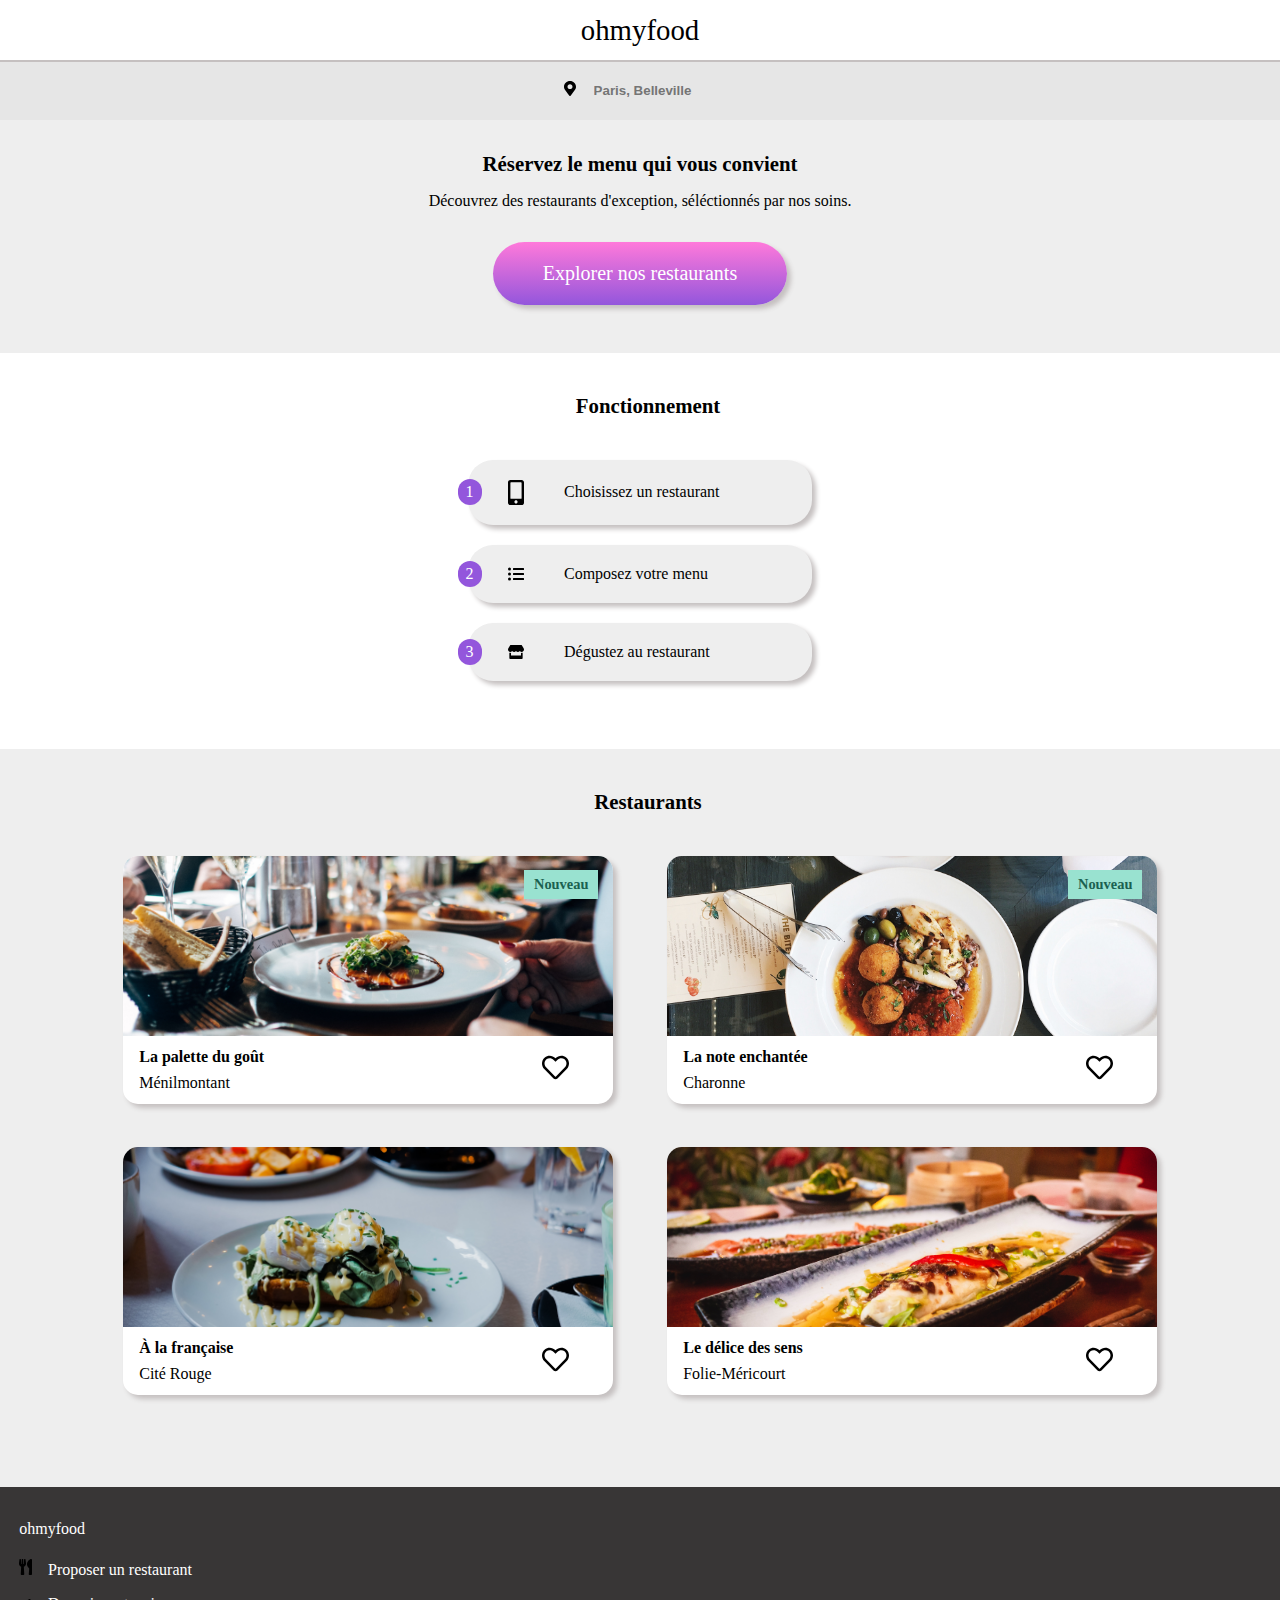
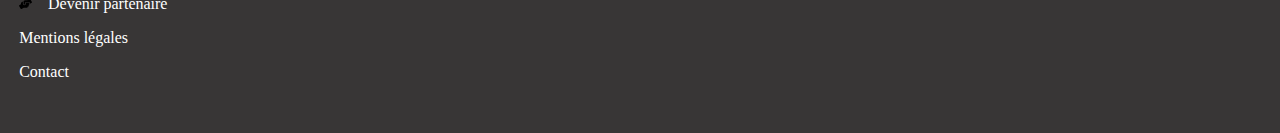
==== commit b7c5ec77: "Merge branch 'Animation4-btns' into main" ====
--- a/index.html
+++ b/index.html
@@ -29,15 +29,18 @@
                 <ol class="operating__list-steps">
                     <li class="operating__list-steps__item">
                         <img class="icon operating__list-steps__item__icon" src="icons/mobile-alt-solid.svg" alt="icon smartphone">
-                        <span>Choisissez un restaurant</span>
+                        <img class="icon operating__list-steps__item__iconhover" src="icons/mobile-alt-solid-primaryclr.svg" alt ="icon smartphone colorised">
+                        <span class="operating__list-steps__item__title">Choisissez un restaurant</span>
                     </li>
                     <li class="operating__list-steps__item">
                         <img class="icon operating__list-steps__item__icon"  src="icons/list-ul-solid.svg" alt="icon list">
-                        <span>Composez votre menu</span>
+                        <img class="icon operating__list-steps__item__iconhover" src="icons/list-ul-solid-primaryclr.svg" alt="icon list colorised">
+                        <span class="operating__list-steps__item__title">Composez votre menu</span>
                     </li>
                     <li class="operating__list-steps__item">
                         <img class="icon operating__list-steps__item__icon"  src="icons/store-solid.svg" alt="icon store">
-                        <span>Dégustez au restaurant</span>
+                        <img class="icon operating__list-steps__item__iconhover"  src="icons/store-solid-primaryclr.svg" alt="icon store colorised">
+                        <span class="operating__list-steps__item__title">Dégustez au restaurant</span>
                     </li>
                 </ol>
             </section>
--- a/css/style.css
+++ b/css/style.css
@@ -164,14 +164,18 @@
 
 .research-sublevel__btn {
   color: white;
-  font-size: 1em;
-  font-weight: bold;
-  padding: 1.2em 3em 1.2em 3em;
-  border-radius: 25px;
+  font-size: 1.25em;
+  padding: 1em 2.5em 1em 2.5em;
+  border-radius: 35px;
   border: none;
   text-decoration: none;
   background-image: linear-gradient(0deg, #9356DC, #FF79DA);
   box-shadow: 0.25rem 0.25rem 5px #c5c0c0;
+}
+
+.research-sublevel__btn:hover {
+  opacity: 0.75;
+  box-shadow: 0.25rem 0.25rem 10px #464040;
 }
 
 .operating {
@@ -252,6 +256,18 @@
   align-items: center;
 }
 
+.operating__list-steps__item:hover {
+  background-color: #e4d5f6;
+}
+
+.operating__list-steps__item:hover > .operating__list-steps__item__icon {
+  opacity: 0;
+}
+
+.operating__list-steps__item:hover > .operating__list-steps__item__iconhover {
+  opacity: 1;
+}
+
 .operating__list-steps__item::before {
   content: counter(number);
   background-color: #9356DC;
@@ -265,6 +281,13 @@
 .operating__list-steps__item__icon {
   margin-right: 1.5em;
   width: 1rem;
+}
+
+.operating__list-steps__item__iconhover {
+  opacity: 0;
+  width: 1em;
+  position: relative;
+  right: 2.5em;
 }
 
 .restaurants {
@@ -877,14 +900,18 @@
 
 .container-order__btn {
   color: white;
-  font-size: 1em;
-  font-weight: bold;
-  padding: 1.2em 3em 1.2em 3em;
-  border-radius: 25px;
+  font-size: 1.25em;
+  padding: 1em 2.5em 1em 2.5em;
+  border-radius: 35px;
   border: none;
   text-decoration: none;
   background-image: linear-gradient(0deg, #9356DC, #FF79DA);
   box-shadow: 0.25rem 0.25rem 5px #c5c0c0;
+}
+
+.container-order__btn:hover {
+  opacity: 0.75;
+  box-shadow: 0.25rem 0.25rem 10px #464040;
 }
 
 @media (min-width: 768px) and (max-width: 1024px) {
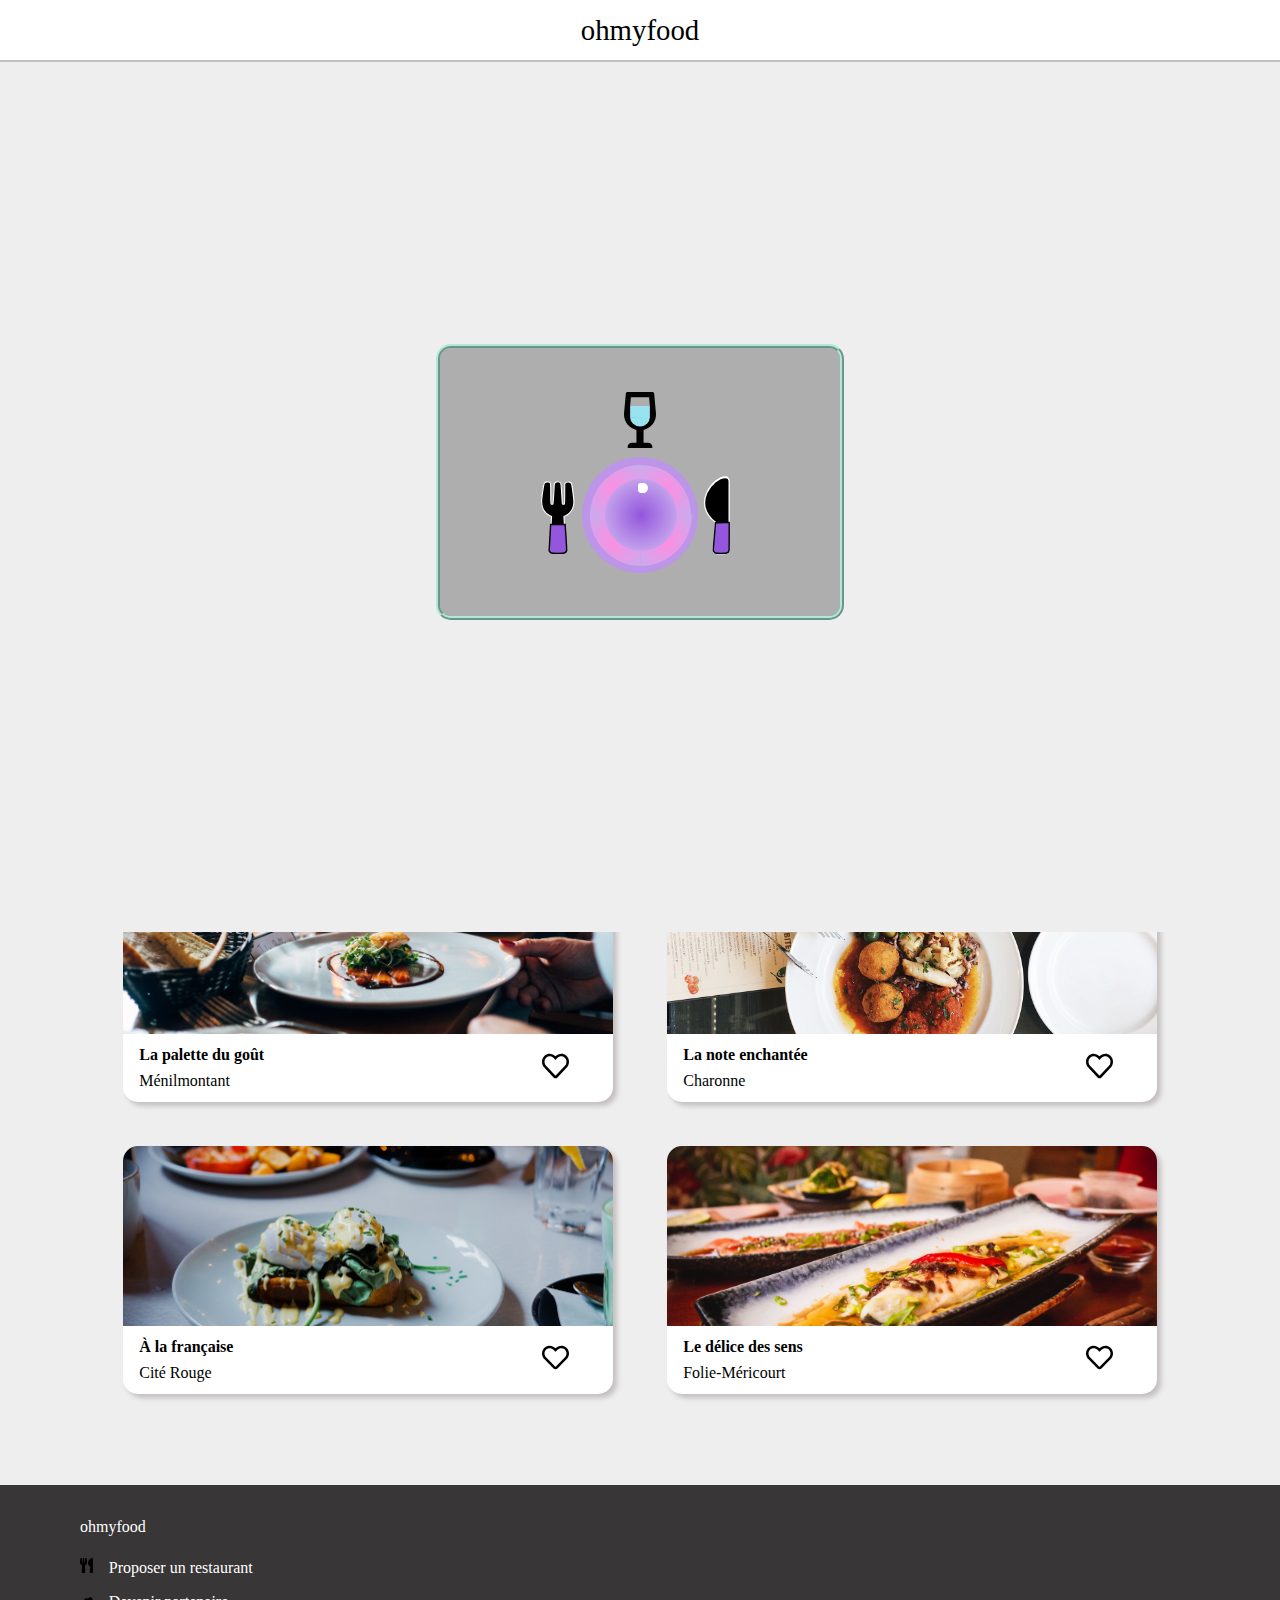
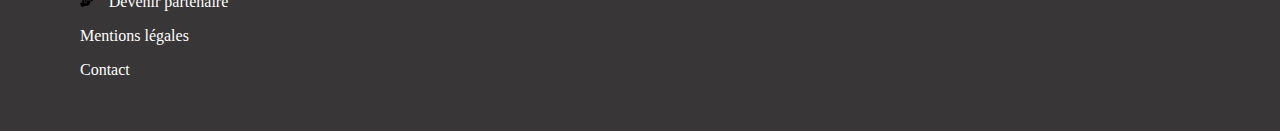
==== commit 514781d0: "Merge branch 'Animation5-loadingspinner' into main" ====
--- a/index.html
+++ b/index.html
@@ -7,6 +7,41 @@
         <link rel="stylesheet" href="css/style.css"/>
     </head>
     <body>
+        <div class="background-loading-spinner">
+            <div class="background-loading-spinner__tray">
+                <div class="background-loading-spinner__tray__glass-container">
+                    <img src="icons/wine-glass-alt-solid.svg" alt="a glass of water"
+                        class="background-loading-spinner__tray__glass-container--icon">
+                </div>
+                <div class="background-loading-spinner__tray__ustensils">
+                    <div class="background-loading-spinner__tray__ustensils__fork-container">
+                        <img src="icons/fork-solid-clr.svg" alt="fork colorised"
+                            class="background-loading-spinner__tray__ustensils__fork-container--icon">
+                    </div>
+                    <div class="background-loading-spinner__tray__ustensils__dish-container">
+                        <div class="background-loading-spinner__tray__ustensils__dish-container--large-dish"></div>
+                        <div class="background-loading-spinner__tray__ustensils__dish-container__timer-container">
+                            <div class="background-loading-spinner__tray__ustensils__dish-container__timer-container--quarter quarter1--1"></div>
+                            <div class="background-loading-spinner__tray__ustensils__dish-container__timer-container--quarter quarter1--2"></div>
+                            <div class="background-loading-spinner__tray__ustensils__dish-container__timer-container--quarter quarter2--1"></div>
+                            <div class="background-loading-spinner__tray__ustensils__dish-container__timer-container--quarter quarter2--2"></div>
+                        </div>
+                        <div class="background-loading-spinner__tray__ustensils__dish-container--small-dish"></div>
+                        <div class="background-loading-spinner__tray__ustensils__dish-container__little-ring-container">
+                            <div class="background-loading-spinner__tray__ustensils__dish-container__little-ring-container--ball-rotate ball-rotation--1"></div>
+                            <div class="background-loading-spinner__tray__ustensils__dish-container__little-ring-container--ball-rotate ball-rotation--2"></div>
+                            <div class="background-loading-spinner__tray__ustensils__dish-container__little-ring-container--ball-rotate ball-rotation--3"></div>
+                            <div class="background-loading-spinner__tray__ustensils__dish-container__little-ring-container--ball-rotate ball-rotation--4"></div>
+                            <div class="background-loading-spinner__tray__ustensils__dish-container__little-ring-container--ball-rotate ball-rotation--5"></div>
+                        </div>
+                    </div>
+                    <div class="background-loading-spinner__tray__ustensils__knife-container">
+                        <img src="icons/knife-solid-clr.svg" alt="knife colorised"
+                            class="background-loading-spinner__tray__ustensils__knife-container--icon">
+                    </div>
+                </div>
+            </div>
+        </div>
         <header class="hdrmain hdrindex">
             <h1>ohmyfood</h1>
         </header>
--- a/css/style.css
+++ b/css/style.css
@@ -11,6 +11,219 @@
 
 .icon {
   width: 0.7rem;
+}
+
+@keyframes loading-spinner-end {
+  from {
+    opacity: 1;
+  }
+  to {
+    opacity: 0;
+    transform: scale(0);
+    z-index: -5;
+  }
+}
+
+@keyframes timer {
+  0% {
+    opacity: 1;
+  }
+  100% {
+    opacity: 0;
+  }
+}
+
+@keyframes ball-rotation {
+  from {
+    transform: rotate(0);
+  }
+  to {
+    transform: rotate(1turn);
+  }
+}
+
+/**--------------------------------**/
+.background-loading-spinner {
+  background-color: #eeeeee;
+  position: fixed;
+  top: 2em;
+  height: 100%;
+  width: 100%;
+  z-index: 1;
+  display: flex;
+  flex-direction: column;
+  justify-content: center;
+  align-items: center;
+  animation: loading-spinner-end 3s 2.5s forwards;
+}
+
+.background-loading-spinner__tray {
+  width: 85%;
+  max-width: 25em;
+  background-color: #aeaeae;
+  border: ridge 4px #ade8d9;
+  padding: 2.75em 0 4em 0;
+  border-radius: 15px;
+  display: flex;
+  flex-direction: column;
+  justify-content: center;
+  align-items: center;
+}
+
+.background-loading-spinner__tray__glass-container--icon {
+  width: 2em;
+}
+
+.background-loading-spinner__tray__ustensils {
+  display: flex;
+  justify-content: center;
+  position: relative;
+  left: -.75em;
+  top: .75em;
+  width: 17em;
+}
+
+.background-loading-spinner__tray__ustensils__fork-container {
+  position: relative;
+  left: 4em;
+  top: 1em;
+}
+
+.background-loading-spinner__tray__ustensils__fork-container--icon {
+  width: 3.75em;
+}
+
+.background-loading-spinner__tray__ustensils__dish-container {
+  display: flex;
+  justify-content: center;
+  align-items: center;
+  margin-top: -1em;
+  position: relative;
+  left: 3.2em;
+  top: .55em;
+}
+
+.background-loading-spinner__tray__ustensils__dish-container--large-dish {
+  width: 7.25em;
+  height: 7.25em;
+  background-color: #bc95e9;
+  margin-left: .5em;
+  border-radius: 75px;
+}
+
+.background-loading-spinner__tray__ustensils__dish-container__timer-container {
+  width: 0;
+  height: 0;
+}
+
+.background-loading-spinner__tray__ustensils__dish-container__timer-container--quarter {
+  width: 3.175em;
+  height: 3.175em;
+  background-color: black;
+  border-radius: 0 100px 0 0px;
+  position: relative;
+  background: radial-gradient(#ff8de0, #c9abee);
+}
+
+.background-loading-spinner__tray__ustensils__dish-container__timer-container > .quarter1--1 {
+  transform: rotate(0deg);
+  top: -3.165em;
+  left: -3.6em;
+  animation: timer 1.6s 0.2s infinite backwards;
+}
+
+.background-loading-spinner__tray__ustensils__dish-container__timer-container > .quarter1--2 {
+  transform: rotate(90deg);
+  top: -3.165em;
+  left: -3.6em;
+  animation: timer 1.6s 0.4s infinite backwards;
+}
+
+.background-loading-spinner__tray__ustensils__dish-container__timer-container > .quarter2--1 {
+  transform: rotate(180deg);
+  top: -6.3465em;
+  left: -6.755em;
+  animation: timer 1.6s 0.55s infinite backwards;
+}
+
+.background-loading-spinner__tray__ustensils__dish-container__timer-container > .quarter2--2 {
+  transform: rotate(270deg);
+  top: -12.693em;
+  left: -6.755em;
+  animation: timer 1.6s 1.1s infinite backwards;
+}
+
+.background-loading-spinner__tray__ustensils__dish-container--small-dish {
+  width: 4.5em;
+  height: 4.5em;
+  background: radial-gradient(#9356DC, #d7c0f2);
+  /**background-color: lighten($primary-clr, 25%);**/
+  border-radius: 50px;
+  position: relative;
+  left: -5.85em;
+}
+
+.background-loading-spinner__tray__ustensils__dish-container__little-ring-container--ball-rotate {
+  width: .6em;
+  height: .6em;
+  background-color: white;
+  border-radius: 50px;
+  position: relative;
+}
+
+.background-loading-spinner__tray__ustensils__dish-container__little-ring-container > .ball-rotation--1 {
+  left: -8.25em;
+  top: -0.85em;
+  animation: ball-rotation 1.59s 0.1s infinite cubic-bezier(0.77, 0.95, 0.78, 0.99);
+  transform-origin: 0.25em 2em;
+  width: 0.625em;
+  height: 0.625em;
+}
+
+.background-loading-spinner__tray__ustensils__dish-container__little-ring-container > .ball-rotation--2 {
+  left: -8.25em;
+  top: -1.35em;
+  animation: ball-rotation 1.59s 0.2s infinite cubic-bezier(0.77, 0.95, 0.78, 0.99);
+  transform-origin: 0.25em 2em;
+  width: 0.55em;
+  height: 0.55em;
+}
+
+.background-loading-spinner__tray__ustensils__dish-container__little-ring-container > .ball-rotation--3 {
+  left: -8.25em;
+  top: -1.85em;
+  animation: ball-rotation 1.59s 0.3s infinite cubic-bezier(0.77, 0.95, 0.78, 0.99);
+  transform-origin: 0.25em 2em;
+  width: 0.475em;
+  height: 0.475em;
+}
+
+.background-loading-spinner__tray__ustensils__dish-container__little-ring-container > .ball-rotation--4 {
+  left: -8.25em;
+  top: -2.35em;
+  animation: ball-rotation 1.59s 0.4s infinite cubic-bezier(0.77, 0.95, 0.78, 0.99);
+  transform-origin: 0.25em 2em;
+  width: 0.4em;
+  height: 0.4em;
+}
+
+.background-loading-spinner__tray__ustensils__dish-container__little-ring-container > .ball-rotation--5 {
+  left: -8.25em;
+  top: -2.85em;
+  animation: ball-rotation 1.59s 0.5s infinite cubic-bezier(0.77, 0.95, 0.78, 0.99);
+  transform-origin: 0.25em 2em;
+  width: 0.325em;
+  height: 0.325em;
+}
+
+.background-loading-spinner__tray__ustensils__knife-container {
+  position: relative;
+  top: 0.75em;
+  left: -2.75em;
+}
+
+.background-loading-spinner__tray__ustensils__knife-container--icon {
+  width: 4em;
 }
 
 @keyframes fullheart {
@@ -98,6 +311,18 @@
 }
 
 @media (min-width: 768px) and (max-width: 1024px) {
+  footer {
+    padding-left: 2.5em;
+  }
+}
+
+@media (min-width: 1025px) and (max-width: 1440px) {
+  footer {
+    padding-left: 5em;
+  }
+}
+
+@media (min-width: 1441px) {
   footer {
     padding-left: 5em;
   }
@@ -175,7 +400,7 @@
 
 .research-sublevel__btn:hover {
   opacity: 0.75;
-  box-shadow: 0.25rem 0.25rem 10px #464040;
+  box-shadow: 0.25rem 0.25rem 15px #7b7171;
 }
 
 .operating {
@@ -252,12 +477,14 @@
   position: relative;
   width: 85%;
   max-width: 19em;
+  height: 20px;
   display: flex;
   align-items: center;
 }
 
 .operating__list-steps__item:hover {
   background-color: #e4d5f6;
+  box-shadow: 0.25rem 0.25rem 15px #7b7171;
 }
 
 .operating__list-steps__item:hover > .operating__list-steps__item__icon {
@@ -352,6 +579,10 @@
   box-shadow: 0.25rem 0.25rem 5px #c5c0c0;
   border-radius: 15px;
   margin-bottom: 1.5em;
+}
+
+.container-restaurants__shop:hover {
+  box-shadow: 0.25rem 0.25rem 15px #7b7171;
 }
 
 @media (min-width: 768px) and (max-width: 1024px) {
@@ -608,6 +839,7 @@
     margin-left: .75em;
     border-radius: 20px;
     background-color: #eeeeee;
+    border: 3px ridge #71d7be;
   }
 }
 
@@ -618,6 +850,7 @@
     opacity: 0.75;
     border-radius: 25px;
     margin: 1em 20% 5em 20%;
+    border: 3px ridge #71d7be;
   }
 }
 
@@ -628,6 +861,7 @@
     opacity: 0.75;
     border-radius: 25px;
     margin: 1em 20% 5em 20%;
+    border: 3px ridge #71d7be;
   }
 }
 
@@ -728,25 +962,29 @@
 
 @media (min-width: 1025px) and (max-width: 1440px) {
   .menusection__hdr__title {
-    background-color: #d7c0f2;
+    background-color: #c9abee;
     opacity: 1;
     width: auto;
+    height: 25px;
     padding-left: .5em;
     padding-right: .5em;
     border-radius: 20px;
     margin-left: 14em;
+    padding-top: .1em;
   }
 }
 
 @media (min-width: 1441px) {
   .menusection__hdr__title {
-    background-color: #d7c0f2;
+    background-color: #c9abee;
     opacity: 1;
     width: auto;
+    height: 25px;
     padding-left: .5em;
     padding-right: .5em;
     border-radius: 20px;
     margin-left: 14em;
+    padding-top: .1em;
   }
 }
 
@@ -757,6 +995,18 @@
   height: 0.2em;
   position: absolute;
   top: 1.5em;
+}
+
+@media (min-width: 1025px) and (max-width: 1440px) {
+  .menusection__hdr__title::before {
+    display: none;
+  }
+}
+
+@media (min-width: 1441px) {
+  .menusection__hdr__title::before {
+    display: none;
+  }
 }
 
 .menusection__block {
@@ -795,6 +1045,10 @@
   overflow: hidden;
 }
 
+.menusection__block__btn:hover {
+  box-shadow: 0.25rem 0.25rem 15px #7b7171;
+}
+
 .menusection__block__btn:hover > .menusection__block__btn__order {
   margin-right: 0;
 }
@@ -808,17 +1062,26 @@
     width: 23em;
     box-shadow: none;
   }
+  .menusection__block__btn:hover {
+    box-shadow: 0.25rem 0.25rem 15px #7b7171;
+  }
 }
 
 @media (min-width: 1025px) and (max-width: 1440px) {
   .menusection__block__btn {
     box-shadow: none;
   }
+  .menusection__block__btn:hover {
+    box-shadow: 0.25rem 0.25rem 15px #7b7171;
+  }
 }
 
 @media (min-width: 1441px) {
   .menusection__block__btn {
     box-shadow: none;
+  }
+  .menusection__block__btn:hover {
+    box-shadow: 0.25rem 0.25rem 15px #7b7171;
   }
 }
 
@@ -911,7 +1174,7 @@
 
 .container-order__btn:hover {
   opacity: 0.75;
-  box-shadow: 0.25rem 0.25rem 10px #464040;
+  box-shadow: 0.25rem 0.25rem 15px #7b7171;
 }
 
 @media (min-width: 768px) and (max-width: 1024px) {
